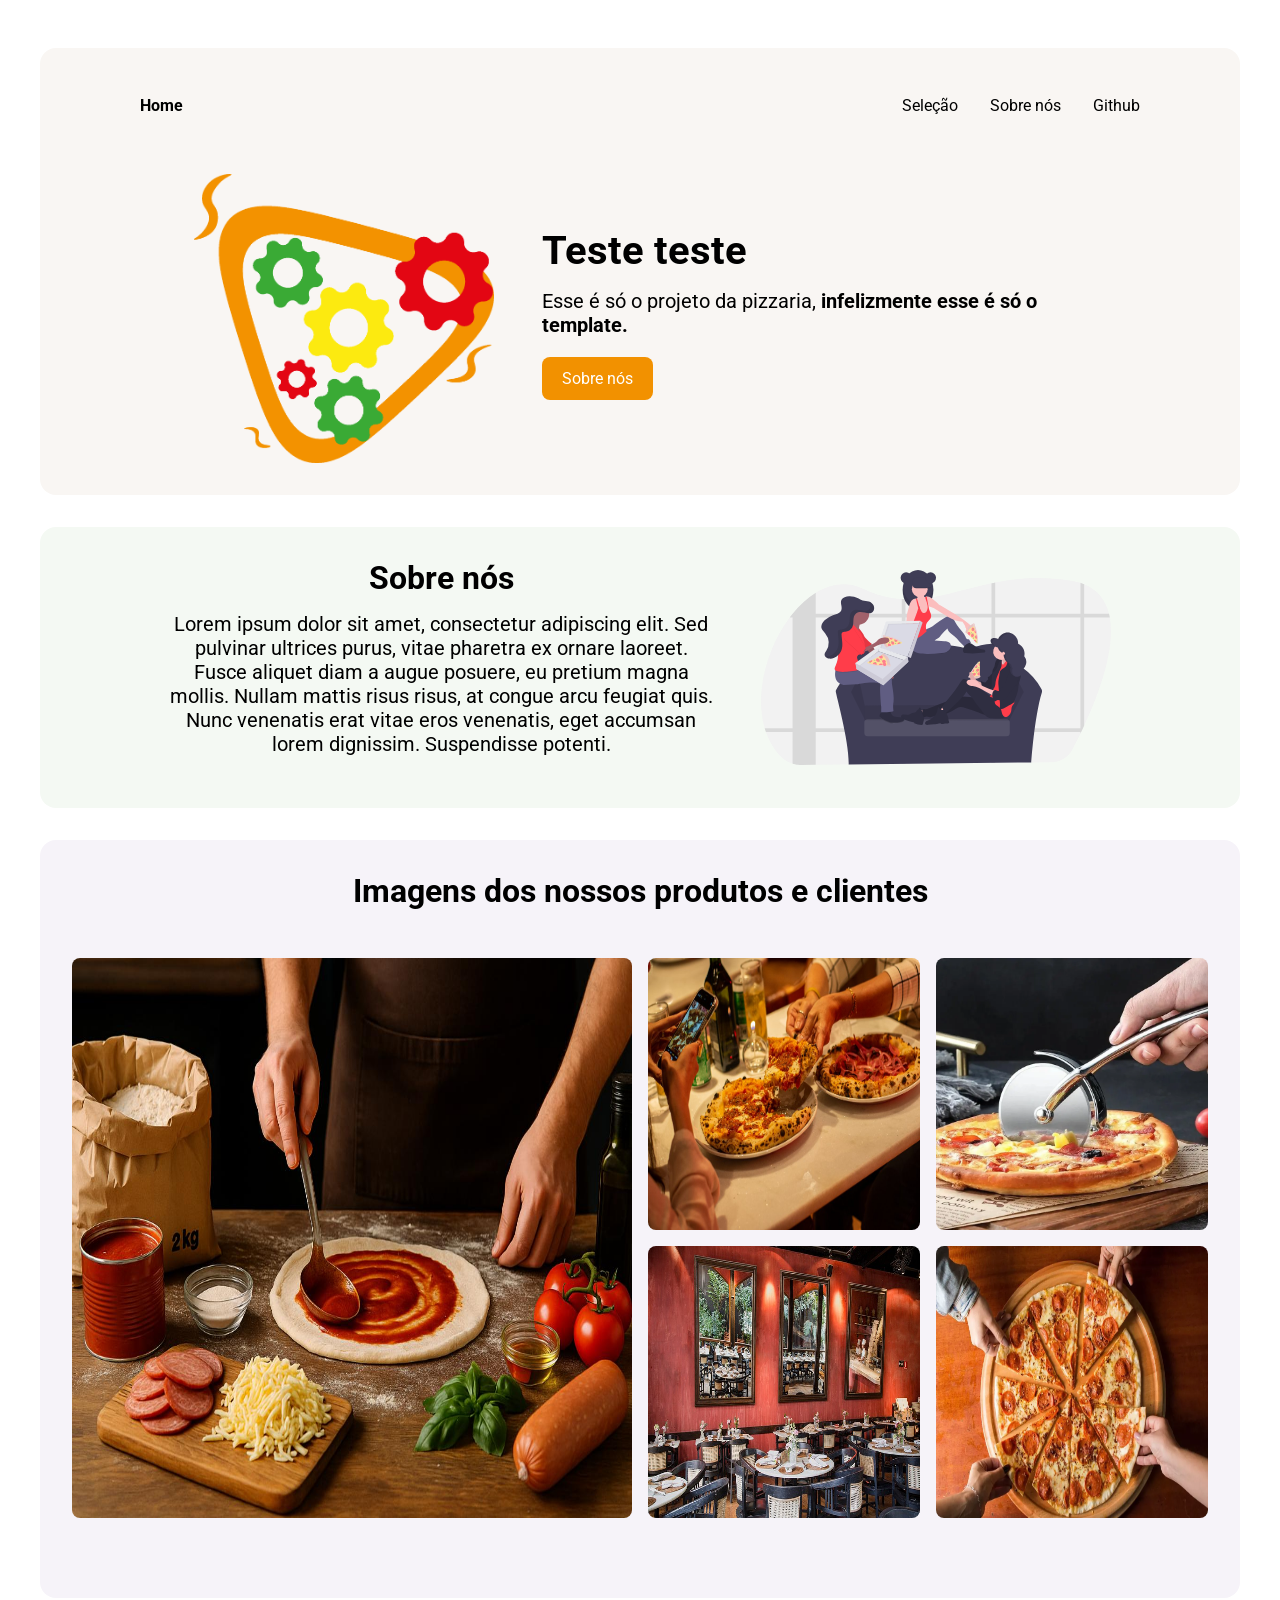
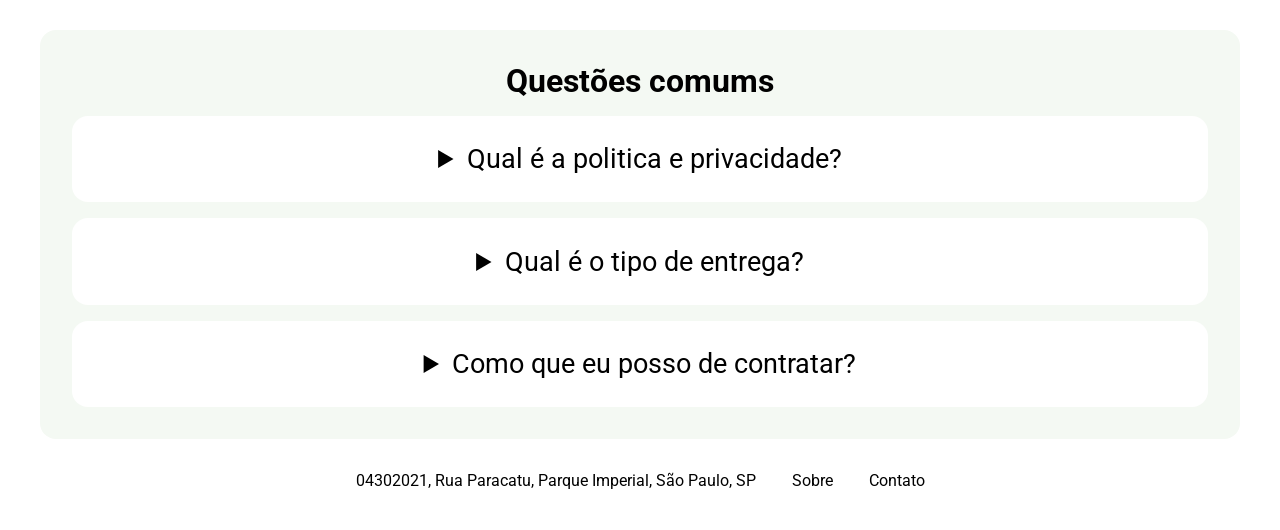
==== index.html @ 7b165ec6 "Add files via upload" ====
<!DOCTYPE html>
<html lang="en">
<head>
    <meta charset="UTF-8">
    <meta name="viewport" content="width=device-width, initial-scale=1.0">
    <title>Home</title>
    <link rel="stylesheet" href="style.css">
</head>
<body>
    <header>
    <nav>
        <ul>
        <li><a href="index.html">Home</a></li>
         <li><a href="index.html">Seleção</a></li>
         <li><a href="#sobre">Sobre nós</a></li>
         <li><a href="index.html">Github</a></li>
        </ul>
    </nav>
    <div class="flex-container">
        <img height="300px" width="300px" src="image/Machirima.png">
        <div class="text-container">
            <h1>Teste teste</h1>
            <p>Esse é só o projeto da pizzaria, <strong>infelizmente esse é só o template.</strong></p>
            <a href="#sobre" class="cta-button">Sobre nós</a>
        </div>
    </div>
</div>
    </header>
<section>
    <div class="flex-container">
        <div class="text-container">
            <h2>Sobre nós</h2>
            <p>Lorem ipsum dolor sit amet, consectetur adipiscing elit. Sed pulvinar ultrices purus, vitae pharetra ex ornare laoreet. Fusce aliquet diam a augue posuere, eu pretium magna mollis. Nullam mattis risus risus, at congue arcu feugiat quis. Nunc venenatis erat vitae eros venenatis, eget accumsan lorem dignissim. Suspendisse potenti.</p>
        </div>
        <img width="350px" src="image/undraw_pizza-sharing_lu19.svg"
    </div>
</section>

<section id="trabalho">
    <h2>Imagens dos nossos produtos e clientes</h2>
<div class="grid-container">
    <img style="grid-area: img-1" src="image/ingredientes-para-pizzaria-no-atacado-capa.jpg">
    <img style="grid-area: img-2" src="image/DSC_8107-1024x683.jpg">
    <img style="grid-area: img-3" src="image/e12c158fa813b889e9b4ed93d880b2fb.jpeg">
    <img style="grid-area: img-4" src="image/salao-dos-fornos.jpg">
    <img style="grid-area: img-5" src="image/daleopizzaria_20200710_144435_0.webp">
</div>
</section>

<section>
    <h2>Questões comums</h2>
    <details>
        <summary>Qual é a politica e privacidade?</summary>
        <p>Lorem ipsum dolor sit amet, consectetur adipiscing elit. Sed pulvinar ultrices purus, vitae pharetra ex ornare laoreet. Fusce aliquet diam a augue posuere, eu pretium magna mollis. Nullam mattis risus risus, at congue arcu feugiat quis. Nunc venenatis erat vitae eros venenatis, eget accumsan lorem dignissim. Suspendisse potenti.</p>
    </details>
        <details>
        <summary>Qual é o tipo de entrega?</summary>
        <p>Lorem ipsum dolor sit amet, consectetur adipiscing elit. Sed pulvinar ultrices purus, vitae pharetra ex ornare laoreet. Fusce aliquet diam a augue posuere, eu pretium magna mollis. Nullam mattis risus risus, at congue arcu feugiat quis. Nunc venenatis erat vitae eros venenatis, eget accumsan lorem dignissim. Suspendisse potenti.</p>
    </details>
        <details>
        <summary>Como que eu posso de contratar?</summary>
        <p>Lorem ipsum dolor sit amet, consectetur adipiscing elit. Sed pulvinar ultrices purus, vitae pharetra ex ornare laoreet. Fusce aliquet diam a augue posuere, eu pretium magna mollis. Nullam mattis risus risus, at congue arcu feugiat quis. Nunc venenatis erat vitae eros venenatis, eget accumsan lorem dignissim. Suspendisse potenti.</p>
    </details>
</section>

<footer>
    <a href="">04302021, Rua Paracatu, Parque Imperial, São Paulo, SP</a>
    <a href="#sobre">Sobre</a>
    <a href="mailto:emaildeexemplo@gmail.com">Contato</a>
</footer>

</body>
</html>
---- style.css ----
@import url('https://fonts.googleapis.com/css2?family=Roboto:ital,wght@0,100..900;1,100..900&display=swap');

:root{
    --base-color: #ffffff;
    --text-color: #000000;
    --primary-color: #F29100;
    --secondary-color: #E30613;
    --color-1: #F9F6F3;
    --color-2: #f4f9f3;
    --color-3: #F6F3F9;
}

* {
    margin: 0;
    padding: 0;
    box-sizing: border-box;
}

html{
    font-family: Roboto, 'Segoe UI';
    color: var(--text-color);
}

body {
    padding: 1em;
    background-color: var(--base-color);
}

h1, h2, h3 {
    font-family: Roboto, 'Segoe UI';
}

nav {
    margin: 1em auto 3em auto;
    width: min(1000px, 100%);
}

nav ul {
    display: flex;
    align-items: center;
    list-style-type: none;
    gap: 2em;
}

nav li:first-child{
    margin-right: auto;
    font-family: Roboto;
    font-weight: bold;
}

nav a{
    text-decoration: none;
    color:var(--text-color)
}

nav a:hover {
    text-decoration: underline;
}

header, section {
    margin: 2em auto;
    width: min(75em, 100%);
    background-color: var(--color-1);
    padding: min(2em, 15%);
    border-radius: 1em;
}

.flex-container {
    display: flex;
    justify-content: center;
    align-items: center;
    flex-wrap: wrap;
    gap: 3em;
}

header img {
    max-width: 100%;
    border-radius: 1em;
    object-fit: contain;
    object-position: bottom;
}

.text-container {
    flex: 0 1 34em;
}

h1 {
    font-size: 2.5rem;
}

.text-container p {
    margin: .75em 0 1em 0;
    font-size: 1.25rem;
}

.cta-button {
    display: inline-block;
    text-decoration: none;
    color: white;
    background-color: var(--primary-color);
    padding: .75em 1.25em;
    border-radius: .5em;
    font-synthesis-weight: 600;
}

section {
    padding: 3em min(2em 15%);
    background-color: var(--color-2);
    text-align: center;
}

h2 {
    font-size: 2rem;
}
section p {
    margin-top: 1em;
    font-size: 1.25em;
}

section#trabalho {
    background-color: var(--color-3);
}

.grid-container {
    margin-top: 3em;
    margin-bottom: 3em;
    display: grid;
    width: 100%;
    grid-template-columns: repeat(4, 1fr);
    grid-template-rows: 1fr 1fr;
    grid-template-areas: 
    "img-1 img-1 img-2 img-3"
    "img-1 img-1 img-4 img-5";
    gap: 1em;
}

.grid-container img{
    height: 100%;
    width: 100%;
    border-radius: .5em;
    transition: 100ms ease;
}

.grid-container img:hover{
    scale: 1.05;
}

details {
    margin-top: 1em;
    background-color: var(--base-color);
    border-radius: 1em;
}

details summary {
    padding: 1em;
    font-size: 1.7rem;
    font-family: Roboto;
}

details p {
    padding: 0 2em 2 em 2em;
}

footer {
    padding-bottom: 1.5em;
    text-align: center;
}

footer a {
    margin: 0 1em;
    text-decoration: none;
    color:var(--text-color)
}

footer a:hover {
    text-decoration: underline;
}

@media(max-width:988px){
    header {
        text-align: center;
    }

    header .text-container{
        padding-top: 0;
    }
}

@media(max-width: 640px){
    nav li {
        display:none
    }

    nav li:first-child,
    nav li:last-child {
        display: block;
    }

    header {
        margin-top: 0;
    }

    .cta-button{
        margin-top: .5em;
        width: 100%;
    }

    .grid-container{
        display: flex;
        flex-direction: column;
    }

    .text-container p {
        font-size 1rem;
    }

    h2 {
        font-size: 1.5rem;
    }
}
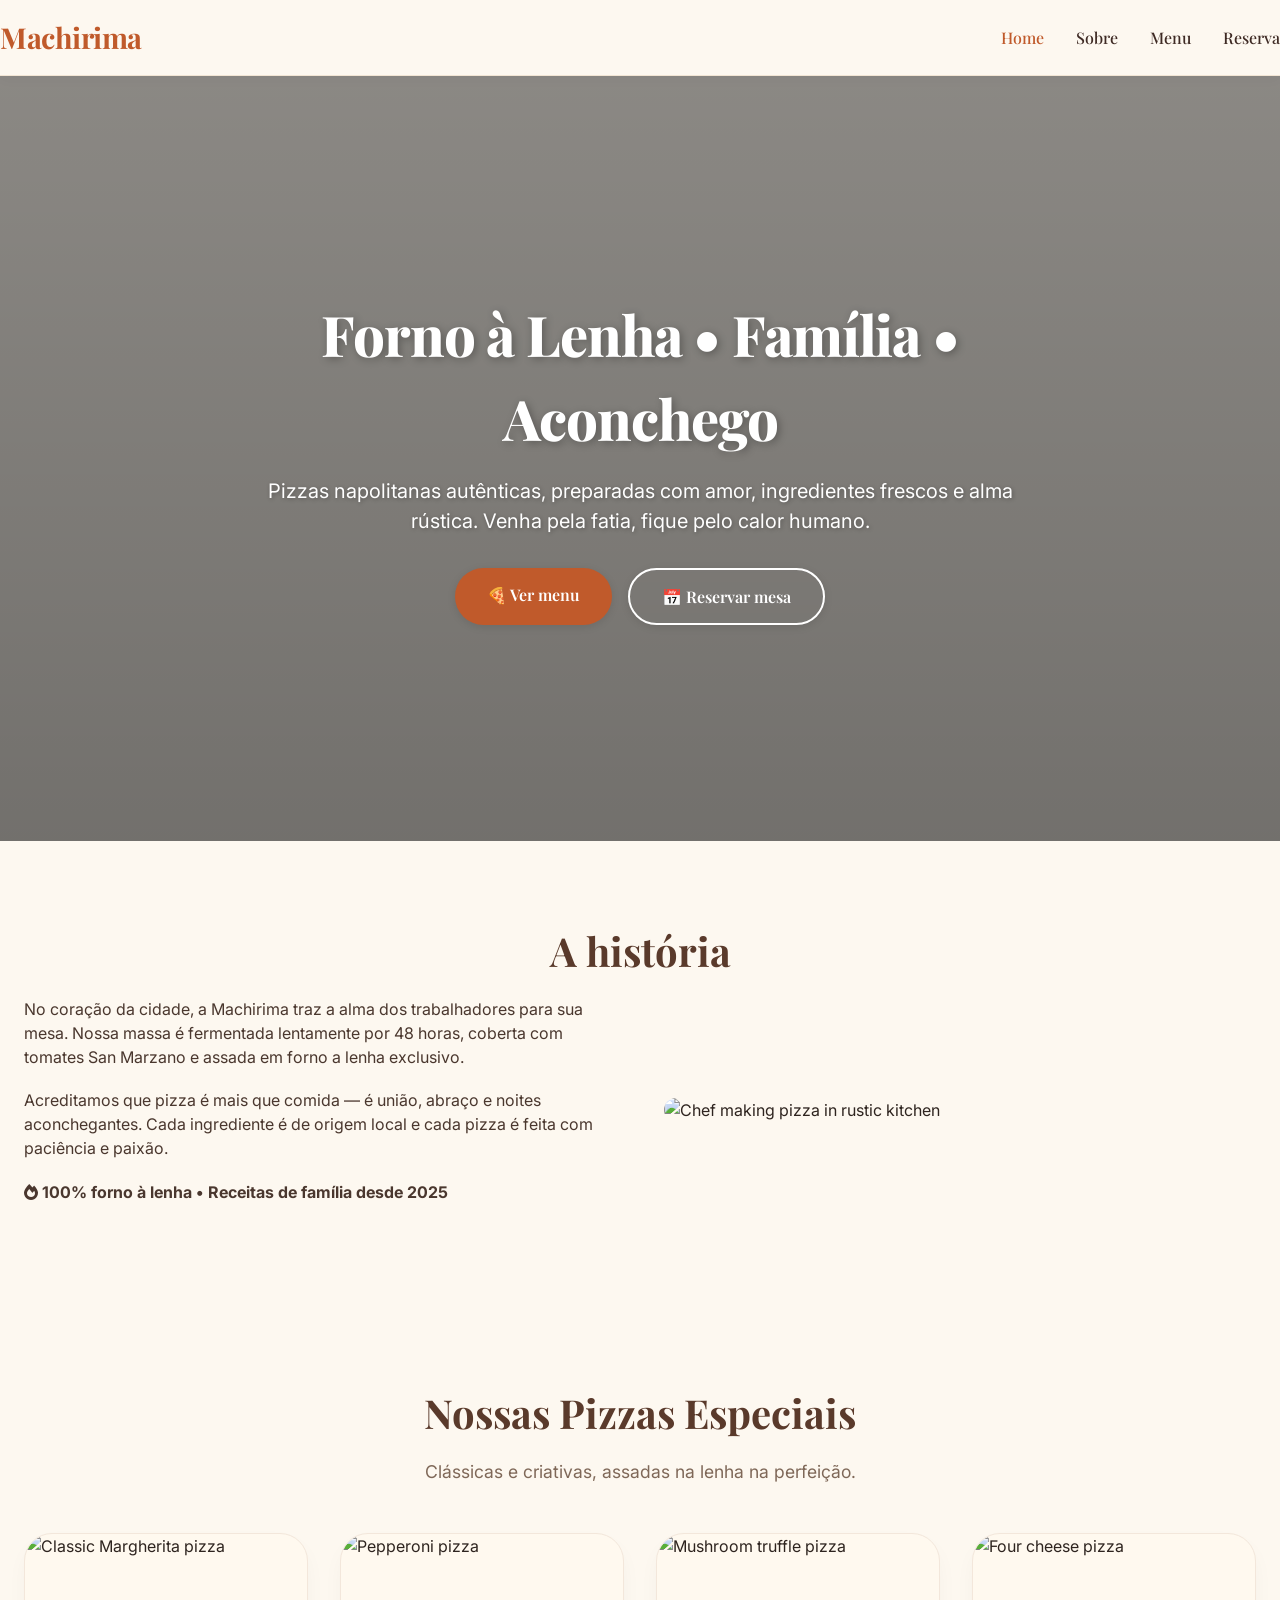
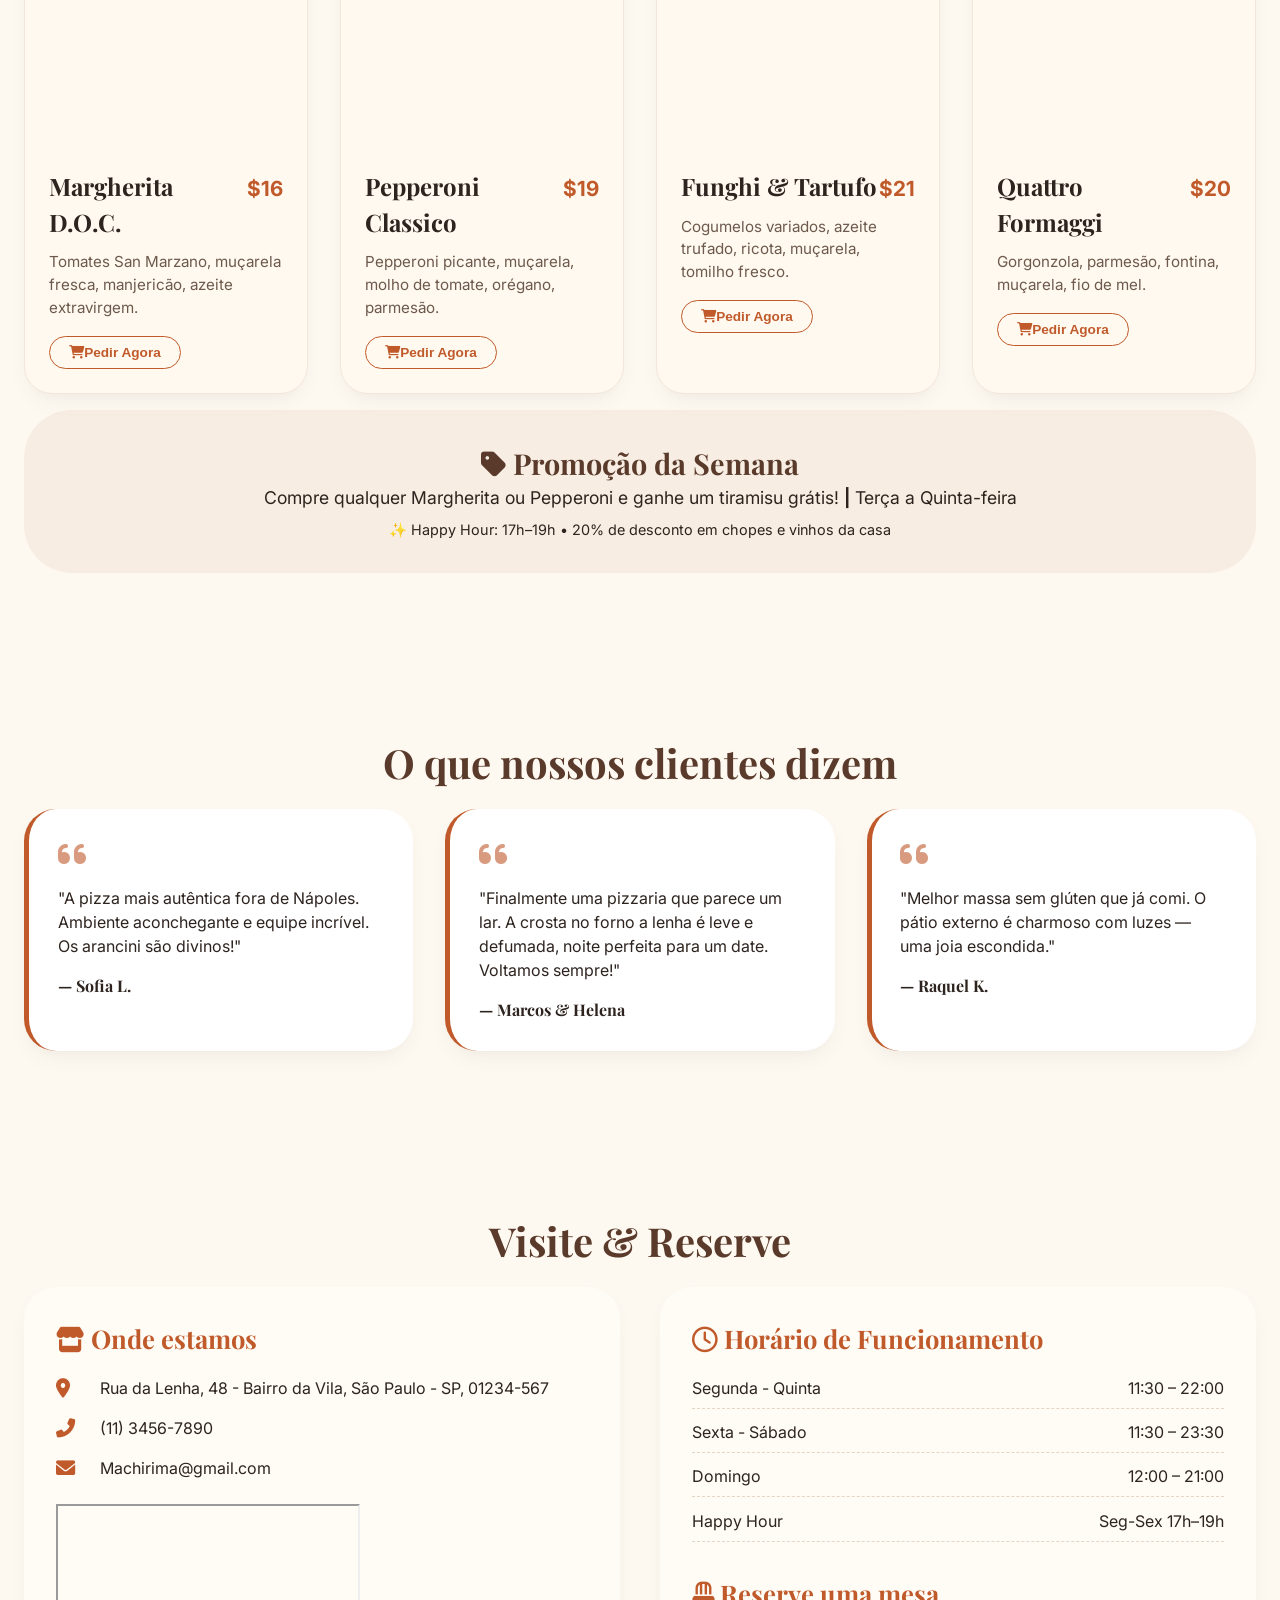
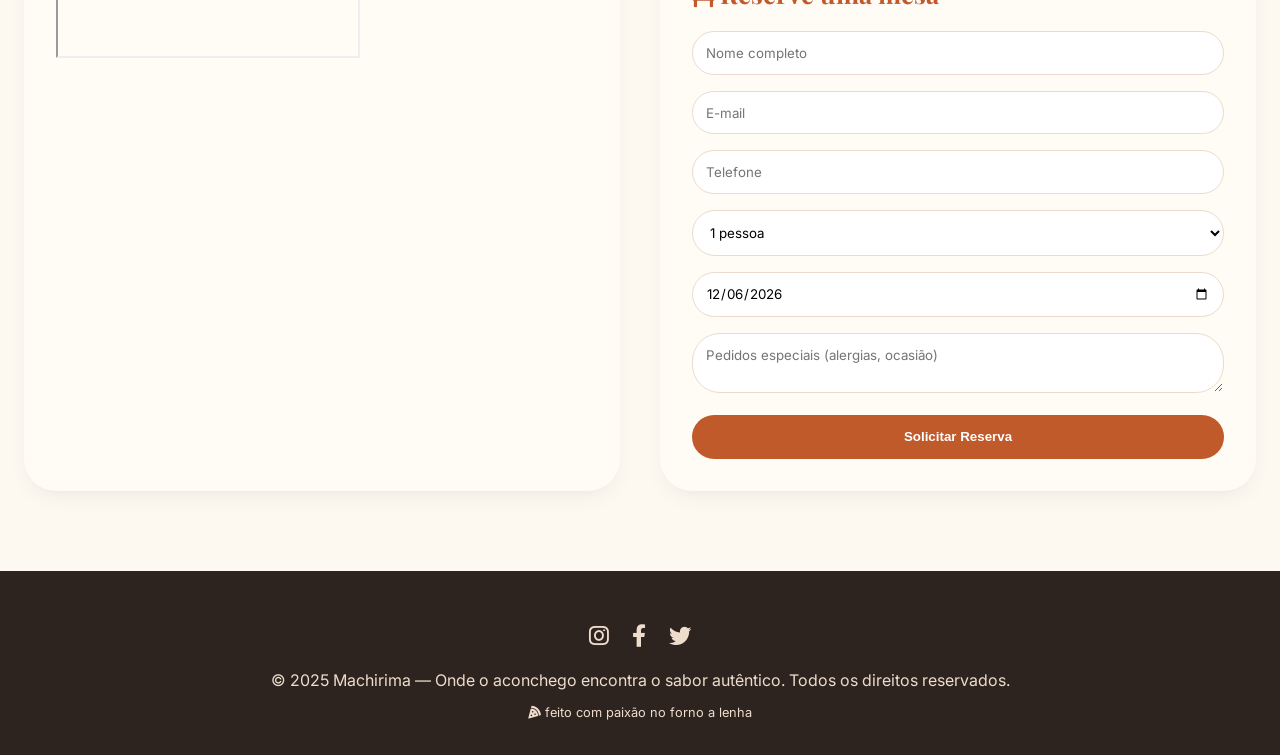
==== commit e45e8a92: "Add files via upload" ====
--- a/index.html
+++ b/index.html
@@ -1,73 +1,816 @@
 <!DOCTYPE html>
 <html lang="en">
 <head>
-    <meta charset="UTF-8">
-    <meta name="viewport" content="width=device-width, initial-scale=1.0">
-    <title>Home</title>
-    <link rel="stylesheet" href="style.css">
+  <meta charset="UTF-8">
+  <meta name="viewport" content="width=device-width, initial-scale=1.0, viewport-fit=cover">
+  <title>Machirima</title>
+  <!-- Google Fonts & Font Awesome -->
+  <link href="https://fonts.googleapis.com/css2?family=Inter:opsz,wght@14..32,300;14..32,400;14..32,500;14..32,600;14..32,700&family=Playfair+Display:wght@400;500;600;700;800&display=swap" rel="stylesheet">
+  <link rel="stylesheet" href="https://cdnjs.cloudflare.com/ajax/libs/font-awesome/6.0.0-beta3/css/all.min.css">
+  <style>
+    * {
+      margin: 0;
+      padding: 0;
+      box-sizing: border-box;
+    }
+
+    body {
+      font-family: 'Inter', sans-serif;
+      background-color: #FDF8F0;
+      color: #2E241F;
+      line-height: 1.5;
+      scroll-behavior: smooth;
+    }
+
+    h1, h2, h3, h4, .logo, .nav-links a, .btn, .card-title, .special-title {
+      font-family: 'Playfair Display', serif;
+    }
+
+    /* custom cozy color palette */
+    :root {
+      --warm-bg: #FDF8F0;
+      --terracotta: #C05A2B;
+      --deep-wood: #5A3A2B;
+      --olive-green: #6F4E2E;
+      --cream: #FFF9EF;
+      --shadow-sm: 0 10px 25px -5px rgba(0, 0, 0, 0.05), 0 8px 10px -6px rgba(0, 0, 0, 0.02);
+      --shadow-md: 0 20px 25px -12px rgba(0, 0, 0, 0.1);
+    }
+
+    .container {
+      max-width: 1280px;
+      margin: 0 auto;
+      padding: 0 1.5rem;
+    }
+
+    /* header & navigation */
+    header {
+      background: rgba(253, 248, 240, 0.96);
+      backdrop-filter: blur(2px);
+      position: sticky;
+      top: 0;
+      z-index: 100;
+      box-shadow: 0 2px 15px rgba(0, 0, 0, 0.03);
+      border-bottom: 1px solid #F2E5D4;
+    }
+
+    .navbar {
+      display: flex;
+      justify-content: space-between;
+      align-items: center;
+      padding: 1rem 0;
+      flex-wrap: wrap;
+    }
+
+    .logo {
+      font-size: 1.8rem;
+      font-weight: 700;
+      color: var(--terracotta);
+      letter-spacing: -0.5px;
+    }
+
+    .logo span {
+      font-weight: 400;
+      color: var(--deep-wood);
+      font-size: 1.2rem;
+    }
+
+    .nav-links {
+      display: flex;
+      gap: 2rem;
+      list-style: none;
+      transition: all 0.3s ease;
+    }
+
+    .nav-links li a {
+      text-decoration: none;
+      font-weight: 500;
+      color: #3E2A24;
+      transition: color 0.2s;
+      font-size: 1rem;
+    }
+
+    .nav-links li a:hover, .nav-links li a.active {
+      color: var(--terracotta);
+    }
+
+    .hamburger {
+      display: none;
+      font-size: 1.8rem;
+      cursor: pointer;
+      color: var(--deep-wood);
+    }
+
+    /* hero section */
+    .hero {
+      background: linear-gradient(rgba(0, 0, 0, 0.45), rgba(0, 0, 0, 0.55)), url('https://images.unsplash.com/photo-1590947132387-155cc02f3212?q=80&w=2070&auto=format');
+      background-size: cover;
+      background-position: center 35%;
+      height: 85vh;
+      min-height: 550px;
+      display: flex;
+      align-items: center;
+      text-align: center;
+      color: white;
+    }
+
+    .hero-content {
+      max-width: 800px;
+      margin: 0 auto;
+      padding: 0 1rem;
+    }
+
+    .hero-content h1 {
+      font-size: 3.5rem;
+      font-weight: 800;
+      letter-spacing: -0.02em;
+      margin-bottom: 1rem;
+      text-shadow: 2px 2px 8px rgba(0,0,0,0.3);
+    }
+
+    .hero-content p {
+      font-size: 1.25rem;
+      margin-bottom: 2rem;
+      font-weight: 400;
+      text-shadow: 1px 1px 4px rgba(0,0,0,0.3);
+    }
+
+    .btn-group {
+      display: flex;
+      gap: 1rem;
+      justify-content: center;
+      flex-wrap: wrap;
+    }
+
+    .btn {
+      display: inline-block;
+      background: var(--terracotta);
+      color: white;
+      padding: 0.9rem 2rem;
+      border-radius: 50px;
+      text-decoration: none;
+      font-weight: 600;
+      transition: all 0.25s;
+      border: none;
+      cursor: pointer;
+      font-size: 1rem;
+      box-shadow: 0 2px 8px rgba(0,0,0,0.1);
+    }
+
+    .btn-outline {
+      background: transparent;
+      border: 2px solid white;
+      backdrop-filter: blur(2px);
+    }
+
+    .btn-outline:hover {
+      background: white;
+      color: var(--terracotta);
+      border-color: white;
+    }
+
+    .btn:hover {
+      background: #9E401C;
+      transform: translateY(-3px);
+      box-shadow: 0 12px 20px -12px rgba(0,0,0,0.3);
+    }
+
+    /* section general */
+    section {
+      padding: 5rem 0;
+    }
+
+    .section-title {
+      text-align: center;
+      font-size: 2.5rem;
+      font-weight: 700;
+      color: var(--deep-wood);
+      margin-bottom: 1rem;
+    }
+
+    .section-sub {
+      text-align: center;
+      color: #7F6858;
+      max-width: 680px;
+      margin: 0 auto 3rem auto;
+      font-size: 1.1rem;
+    }
+
+    /* about */
+    .about-grid {
+      display: flex;
+      gap: 3rem;
+      align-items: center;
+      flex-wrap: wrap;
+    }
+
+    .about-text {
+      flex: 1;
+    }
+
+    .about-text h3 {
+      font-size: 1.8rem;
+      color: var(--terracotta);
+      margin-bottom: 1rem;
+    }
+
+    .about-text p {
+      margin-bottom: 1.2rem;
+      color: #4A372E;
+    }
+
+    .about-img {
+      flex: 1;
+      border-radius: 24px;
+      overflow: hidden;
+      box-shadow: var(--shadow-md);
+    }
+
+    .about-img img {
+      width: 100%;
+      height: 100%;
+      object-fit: cover;
+      display: block;
+      transition: transform 0.4s;
+    }
+
+    .about-img:hover img {
+      transform: scale(1.02);
+    }
+
+    /* menu cards */
+    .menu-grid {
+      display: grid;
+      grid-template-columns: repeat(auto-fit, minmax(280px, 1fr));
+      gap: 2rem;
+    }
+
+    .menu-card {
+      background: var(--cream);
+      border-radius: 28px;
+      overflow: hidden;
+      transition: all 0.3s ease;
+      box-shadow: var(--shadow-sm);
+      border: 1px solid #F3E7DB;
+    }
+
+    .menu-card:hover {
+      transform: translateY(-8px);
+      box-shadow: var(--shadow-md);
+    }
+
+    .card-img {
+      height: 210px;
+      overflow: hidden;
+    }
+
+    .card-img img {
+      width: 100%;
+      height: 100%;
+      object-fit: cover;
+      transition: transform 0.5s;
+    }
+
+    .menu-card:hover .card-img img {
+      transform: scale(1.05);
+    }
+
+    .card-content {
+      padding: 1.5rem;
+    }
+
+    .card-title {
+      font-size: 1.5rem;
+      font-weight: 700;
+      display: flex;
+      justify-content: space-between;
+      align-items: baseline;
+      margin-bottom: 0.5rem;
+    }
+
+    .price {
+      color: var(--terracotta);
+      font-weight: 700;
+      font-size: 1.3rem;
+      font-family: 'Inter', sans-serif;
+    }
+
+    .card-desc {
+      color: #6D5A4C;
+      margin: 0.7rem 0 1rem;
+      font-size: 0.95rem;
+    }
+
+    .order-btn {
+      background: none;
+      border: 1.5px solid var(--terracotta);
+      color: var(--terracotta);
+      padding: 0.5rem 1.2rem;
+      border-radius: 40px;
+      font-weight: 600;
+      cursor: pointer;
+      transition: 0.2s;
+      font-size: 0.85rem;
+    }
+
+    .order-btn:hover {
+      background: var(--terracotta);
+      color: white;
+    }
+
+    /* specials banner */
+    .specials-banner {
+      background: #F7EDE2;
+      border-radius: 48px;
+      padding: 2rem 2rem;
+      text-align: center;
+      margin-top: 1rem;
+    }
+
+    .specials-banner h3 {
+      font-size: 1.8rem;
+      color: var(--deep-wood);
+    }
+
+    .specials-banner p {
+      font-size: 1.1rem;
+    }
+
+    /* testimonials */
+    .testimonial-grid {
+      display: flex;
+      gap: 2rem;
+      flex-wrap: wrap;
+      justify-content: center;
+    }
+
+    .testimonial-card {
+      background: white;
+      padding: 1.8rem;
+      border-radius: 32px;
+      flex: 1;
+      min-width: 260px;
+      box-shadow: var(--shadow-sm);
+      border-left: 5px solid var(--terracotta);
+    }
+
+    .testimonial-card i {
+      color: var(--terracotta);
+      font-size: 2rem;
+      opacity: 0.6;
+      margin-bottom: 1rem;
+    }
+
+    /* contact & hours */
+    .contact-wrapper {
+      display: flex;
+      flex-wrap: wrap;
+      gap: 2.5rem;
+    }
+
+    .contact-info, .hours-info {
+      flex: 1;
+      background: #FFFBF5;
+      padding: 2rem;
+      border-radius: 32px;
+      box-shadow: var(--shadow-sm);
+    }
+
+    .contact-info h3, .hours-info h3 {
+      font-size: 1.6rem;
+      color: var(--terracotta);
+      margin-bottom: 1.2rem;
+    }
+
+    .contact-detail {
+      display: flex;
+      align-items: center;
+      gap: 1rem;
+      margin-bottom: 1rem;
+      font-size: 1rem;
+    }
+
+    .contact-detail i {
+      width: 28px;
+      color: var(--terracotta);
+      font-size: 1.2rem;
+    }
+
+    .hours-list p {
+      margin-bottom: 0.7rem;
+      display: flex;
+      justify-content: space-between;
+      border-bottom: 1px dashed #E5D5C4;
+      padding-bottom: 0.5rem;
+    }
+
+    .reserve-form input, .reserve-form textarea, .reserve-form select {
+      width: 100%;
+      padding: 0.8rem;
+      margin-bottom: 1rem;
+      border: 1px solid #EADBCE;
+      border-radius: 28px;
+      font-family: 'Inter', sans-serif;
+      background: white;
+    }
+
+    .reserve-form button {
+      width: 100%;
+      background: var(--terracotta);
+      border: none;
+      padding: 0.9rem;
+      border-radius: 40px;
+      font-weight: bold;
+      color: white;
+      cursor: pointer;
+      transition: 0.2s;
+    }
+
+    /* footer */
+    footer {
+      background: #2E241F;
+      color: #EEDCCD;
+      padding: 2rem 0;
+      text-align: center;
+    }
+
+    .social-icons {
+      margin: 1rem 0;
+    }
+
+    .social-icons a {
+      color: #EEDCCD;
+      font-size: 1.4rem;
+      margin: 0 0.6rem;
+      transition: color 0.2s;
+    }
+
+    .social-icons a:hover {
+      color: var(--terracotta);
+    }
+
+    /* toast message */
+    .toast-msg {
+      position: fixed;
+      bottom: 30px;
+      left: 50%;
+      transform: translateX(-50%);
+      background: #2E241F;
+      color: #FCE9D8;
+      padding: 12px 24px;
+      border-radius: 60px;
+      font-size: 0.9rem;
+      z-index: 1000;
+      opacity: 0;
+      transition: opacity 0.3s;
+      pointer-events: none;
+      font-weight: 500;
+      box-shadow: 0 4px 12px rgba(0,0,0,0.2);
+    }
+
+    .toast-msg.show {
+      opacity: 1;
+    }
+
+    /* responsive */
+    @media (max-width: 860px) {
+      .navbar {
+        flex-wrap: wrap;
+      }
+      .nav-links {
+        display: none;
+        width: 100%;
+        flex-direction: column;
+        background: #FDF8F0;
+        padding: 1.5rem 0;
+        border-radius: 20px;
+        gap: 1rem;
+        text-align: center;
+        margin-top: 0.5rem;
+      }
+      .nav-links.active {
+        display: flex;
+      }
+      .hamburger {
+        display: block;
+      }
+      .hero-content h1 {
+        font-size: 2.5rem;
+      }
+      .section-title {
+        font-size: 2rem;
+      }
+    }
+
+    @media (max-width: 640px) {
+      .hero {
+        height: 70vh;
+      }
+      .btn-group {
+        flex-direction: column;
+        align-items: center;
+      }
+      .btn {
+        width: 80%;
+      }
+    }
+  </style>
 </head>
 <body>
-    <header>
-    <nav>
-        <ul>
-        <li><a href="index.html">Home</a></li>
-         <li><a href="index.html">Seleção</a></li>
-         <li><a href="#sobre">Sobre nós</a></li>
-         <li><a href="index.html">Github</a></li>
-        </ul>
-    </nav>
-    <div class="flex-container">
-        <img height="300px" width="300px" src="image/Machirima.png">
-        <div class="text-container">
-            <h1>Teste teste</h1>
-            <p>Esse é só o projeto da pizzaria, <strong>infelizmente esse é só o template.</strong></p>
-            <a href="#sobre" class="cta-button">Sobre nós</a>
+
+<!-- Toast container -->
+<div id="toast" class="toast-msg">✨ Item adicionado (demo)</div>
+
+<header>
+  <div class="container navbar">
+    <div class="logo">Machirima</div>
+    <div class="hamburger" id="hamburger">
+      <i class="fas fa-bars"></i>
+    </div>
+    <ul class="nav-links" id="navLinks">
+      <li><a href="#home">Home</a></li>
+      <li><a href="#about">Sobre</a></li>
+      <li><a href="#menu">Menu</a></li>
+      <li><a href="#contact">Reserva</a></li>
+    </ul>
+  </div>
+</header>
+
+<main>
+  <!-- Hero -->
+  <section id="home" class="hero">
+    <div class="hero-content">
+      <h1>Forno à Lenha • Família • Aconchego</h1>
+      <p>Pizzas napolitanas autênticas, preparadas com amor, ingredientes frescos e alma rústica. Venha pela fatia, fique pelo calor humano.</p>
+      <div class="btn-group">
+        <a href="#menu" class="btn">🍕 Ver menu</a>
+        <a href="#contact" class="btn btn-outline">📅 Reservar mesa</a>
+      </div>
+    </div>
+  </section>
+
+  <!-- About Section -->
+  <section id="about">
+    <div class="container">
+      <h2 class="section-title">A história</h2>
+      <div class="about-grid">
+        <div class="about-text">
+           <p>No coração da cidade, a Machirima traz a alma dos trabalhadores para sua mesa. Nossa massa é fermentada lentamente por 48 horas, coberta com tomates San Marzano e assada em forno a lenha exclusivo.</p>
+          <p>Acreditamos que pizza é mais que comida — é união, abraço e noites aconchegantes. Cada ingrediente é de origem local e cada pizza é feita com paciência e paixão.</p>
+          <p><i class="fas fa-fire" style="color: var(--accent);"></i> <strong> 100% forno à lenha • Receitas de família desde 2025</strong></p>
         </div>
+        <div class="about-img">
+          <img src="https://images.unsplash.com/photo-1604382354936-07c5d9983bd3?w=800&auto=format" alt="Chef making pizza in rustic kitchen" loading="lazy">
+        </div>
+      </div>
     </div>
-</div>
-    </header>
-<section>
-    <div class="flex-container">
-        <div class="text-container">
-            <h2>Sobre nós</h2>
-            <p>Lorem ipsum dolor sit amet, consectetur adipiscing elit. Sed pulvinar ultrices purus, vitae pharetra ex ornare laoreet. Fusce aliquet diam a augue posuere, eu pretium magna mollis. Nullam mattis risus risus, at congue arcu feugiat quis. Nunc venenatis erat vitae eros venenatis, eget accumsan lorem dignissim. Suspendisse potenti.</p>
+  </section>
+
+  <!-- Menu Section -->
+<section id="menu">
+    <div class="container">
+      <h2 class="section-title">Nossas Pizzas Especiais</h2>
+      <p class="section-sub">Clássicas e criativas, assadas na lenha na perfeição.</p>
+      <div class="menu-grid" id="menuGrid"></div>
+      <div class="specials-banner">
+        <h3><i class="fas fa-tag"></i> Promoção da Semana</h3>
+        <p>Compre qualquer Margherita ou Pepperoni e ganhe um tiramisu grátis! <strong>|</strong> Terça a Quinta-feira</p>
+        <p style="font-size:0.9rem; margin-top: 0.5rem;">✨ Happy Hour: 17h–19h • 20% de desconto em chopes e vinhos da casa</p>
+      </div>
+    </div>
+  </section>
+  <!-- Testimonials -->
+ <section style="background-color: var(--bg-secondary); transition: background 0.2s;">
+    <div class="container">
+      <h2 class="section-title">O que nossos clientes dizem</h2>
+      <div class="testimonial-grid">
+        <div class="testimonial-card">
+          <i class="fas fa-quote-left"></i>
+          <p>"A pizza mais autêntica fora de Nápoles. Ambiente aconchegante e equipe incrível. Os arancini são divinos!"</p>
+          <h4 style="margin-top: 1rem;">— Sofia L.</h4>
         </div>
-        <img width="350px" src="image/undraw_pizza-sharing_lu19.svg"
+        <div class="testimonial-card">
+          <i class="fas fa-quote-left"></i>
+          <p>"Finalmente uma pizzaria que parece um lar. A crosta no forno a lenha é leve e defumada, noite perfeita para um date. Voltamos sempre!"</p>
+          <h4 style="margin-top: 1rem;">— Marcos & Helena</h4>
+        </div>
+        <div class="testimonial-card">
+          <i class="fas fa-quote-left"></i>
+          <p>"Melhor massa sem glúten que já comi. O pátio externo é charmoso com luzes — uma joia escondida."</p>
+          <h4 style="margin-top: 1rem;">— Raquel K.</h4>
+        </div>
+      </div>
     </div>
-</section>
-
-<section id="trabalho">
-    <h2>Imagens dos nossos produtos e clientes</h2>
-<div class="grid-container">
-    <img style="grid-area: img-1" src="image/ingredientes-para-pizzaria-no-atacado-capa.jpg">
-    <img style="grid-area: img-2" src="image/DSC_8107-1024x683.jpg">
-    <img style="grid-area: img-3" src="image/e12c158fa813b889e9b4ed93d880b2fb.jpeg">
-    <img style="grid-area: img-4" src="image/salao-dos-fornos.jpg">
-    <img style="grid-area: img-5" src="image/daleopizzaria_20200710_144435_0.webp">
-</div>
-</section>
-
-<section>
-    <h2>Questões comums</h2>
-    <details>
-        <summary>Qual é a politica e privacidade?</summary>
-        <p>Lorem ipsum dolor sit amet, consectetur adipiscing elit. Sed pulvinar ultrices purus, vitae pharetra ex ornare laoreet. Fusce aliquet diam a augue posuere, eu pretium magna mollis. Nullam mattis risus risus, at congue arcu feugiat quis. Nunc venenatis erat vitae eros venenatis, eget accumsan lorem dignissim. Suspendisse potenti.</p>
-    </details>
-        <details>
-        <summary>Qual é o tipo de entrega?</summary>
-        <p>Lorem ipsum dolor sit amet, consectetur adipiscing elit. Sed pulvinar ultrices purus, vitae pharetra ex ornare laoreet. Fusce aliquet diam a augue posuere, eu pretium magna mollis. Nullam mattis risus risus, at congue arcu feugiat quis. Nunc venenatis erat vitae eros venenatis, eget accumsan lorem dignissim. Suspendisse potenti.</p>
-    </details>
-        <details>
-        <summary>Como que eu posso de contratar?</summary>
-        <p>Lorem ipsum dolor sit amet, consectetur adipiscing elit. Sed pulvinar ultrices purus, vitae pharetra ex ornare laoreet. Fusce aliquet diam a augue posuere, eu pretium magna mollis. Nullam mattis risus risus, at congue arcu feugiat quis. Nunc venenatis erat vitae eros venenatis, eget accumsan lorem dignissim. Suspendisse potenti.</p>
-    </details>
-</section>
+  </section>
+
+  <!-- Contact + Reservation + Hours -->
+  <section id="contact">
+    <div class="container">
+      <h2 class="section-title">Visite & Reserve</h2>
+      <div class="contact-wrapper">
+        <div class="contact-info">
+          <h3><i class="fas fa-store"></i> Onde estamos</h3>
+          <div class="contact-detail"><i class="fas fa-map-marker-alt"></i> Rua da Lenha, 48 - Bairro da Vila, São Paulo - SP, 01234-567</div>
+          <div class="contact-detail"><i class="fas fa-phone-alt"></i> (11) 3456-7890</div>
+          <div class="contact-detail"><i class="fas fa-envelope"></i> Machirima@gmail.com</div>
+          <div style="margin-top: 1.5rem;">
+            <iframe class="map-iframe" src="https://maps.google.com/maps?q=Vila+Madalena+S%C3%A3o+Paulo&t=&z=14&ie=UTF8&iwloc=&output=embed" allowfullscreen></iframe>
+          </div>
+        </div>
+        <div class="hours-info">
+          <h3><i class="far fa-clock"></i> Horário de Funcionamento</h3>
+          <div class="hours-list">
+            <p><span>Segunda - Quinta</span> <span>11:30 – 22:00</span></p>
+            <p><span>Sexta - Sábado</span> <span>11:30 – 23:30</span></p>
+            <p><span>Domingo</span> <span>12:00 – 21:00</span></p>
+            <p><span>Happy Hour</span> <span>Seg-Sex 17h–19h</span></p>
+          </div>
+          <h3 style="margin-top: 2rem;"><i class="fas fa-chair"></i> Reserve uma mesa</h3>
+          <form id="reservationForm" class="reserve-form">
+            <input type="text" placeholder="Nome completo" id="resName" required>
+            <input type="email" placeholder="E-mail" id="resEmail" required>
+            <input type="tel" placeholder="Telefone" id="resPhone">
+            <select id="resGuests">
+              <option>1 pessoa</option><option>2 pessoas</option><option>3 pessoas</option><option>4 pessoas</option><option>5+ pessoas</option>
+            </select>
+            <input type="date" id="resDate">
+            <textarea rows="2" placeholder="Pedidos especiais (alergias, ocasião)"></textarea>
+            <button type="submit" id="submitReserve">Solicitar Reserva</button>
+          </form>
+        </div>
+      </div>
+    </div>
+  </section>
+</main>
 
 <footer>
-    <a href="">04302021, Rua Paracatu, Parque Imperial, São Paulo, SP</a>
-    <a href="#sobre">Sobre</a>
-    <a href="mailto:emaildeexemplo@gmail.com">Contato</a>
+  <div class="container">
+    <div class="social-icons">
+      <a href="#"><i class="fab fa-instagram"></i></a>
+      <a href="#"><i class="fab fa-facebook-f"></i></a>
+      <a href="#"><i class="fab fa-twitter"></i></a>
+    </div>
+    <p>© 2025 Machirima — Onde o aconchego encontra o sabor autêntico. Todos os direitos reservados.</p>
+    <p style="margin-top: 0.7rem; font-size: 0.8rem;"><i class="fas fa-pizza-slice"></i> feito com paixão no forno a lenha</p>
+  </div>
 </footer>
 
+<script>
+  // Menu Data (cozy, professional)
+  const menuItems = [
+    {
+      name: "Margherita D.O.C.",
+      price: "$16",
+      desc: "Tomates San Marzano, muçarela fresca, manjericão, azeite extravirgem.",
+      img: "https://images.unsplash.com/photo-1604382355076-af4b0eb60143?w=600&auto=format",
+      alt: "Classic Margherita pizza"
+    },
+    {
+      name: "Pepperoni Classico",
+      price: "$19",
+      desc: "Pepperoni picante, muçarela, molho de tomate, orégano, parmesão.",
+      img: "https://images.unsplash.com/photo-1628840042765-356cda07504e?w=600&auto=format",
+      alt: "Pepperoni pizza"
+    },
+    {
+      name: "Funghi & Tartufo",
+      price: "$21",
+      desc: "Cogumelos variados, azeite trufado, ricota, muçarela, tomilho fresco.",
+      img: "https://media-cdn.tripadvisor.com/media/photo-m/1280/1b/ab/f2/99/napolitansk-pizza-funghi.jpg?w=600&auto=format",
+      alt: "Mushroom truffle pizza"
+    },
+    {
+      name: "Quattro Formaggi",
+      price: "$20",
+      desc: "Gorgonzola, parmesão, fontina, muçarela, fio de mel.",
+      img: "https://images.unsplash.com/photo-1485963631004-f2f00b1d6606?w=600&auto=format",
+      alt: "Four cheese pizza"
+    }
+  ];
+
+  function buildMenu() {
+    const menuGrid = document.getElementById('menuGrid');
+    if (!menuGrid) return;
+    menuGrid.innerHTML = '';
+    menuItems.forEach(item => {
+      const card = document.createElement('div');
+      card.className = 'menu-card';
+      card.innerHTML = `
+        <div class="card-img">
+          <img src="${item.img}" alt="${item.alt}" loading="lazy">
+        </div>
+        <div class="card-content">
+          <div class="card-title">
+            <span>${item.name}</span>
+            <span class="price">${item.price}</span>
+          </div>
+          <p class="card-desc">${item.desc}</p>
+          <button class="order-btn" data-pizza="${item.name}"><i class="fas fa-shopping-cart"></i>Pedir Agora</button>
+        </div>
+      `;
+      menuGrid.appendChild(card);
+    });
+    // attach order events after creation
+    document.querySelectorAll('.order-btn').forEach(btn => {
+      btn.addEventListener('click', (e) => {
+        e.stopPropagation();
+        const pizzaName = btn.getAttribute('data-pizza') || 'this delicious pizza';
+        showToast(`🍕 ${pizzaName} Pedido Adicionado!(demo)`);
+      });
+    });
+  }
+
+  // Toast function
+  let toastTimeout;
+  function showToast(message) {
+    const toast = document.getElementById('toast');
+    if (toastTimeout) clearTimeout(toastTimeout);
+    toast.textContent = message || '✨ Pedido Adicionado (demo)';
+    toast.classList.add('show');
+    toastTimeout = setTimeout(() => {
+      toast.classList.remove('show');
+    }, 2200);
+  }
+
+  // Mobile menu toggle
+  const hamburger = document.getElementById('hamburger');
+  const navLinks = document.getElementById('navLinks');
+  if (hamburger && navLinks) {
+    hamburger.addEventListener('click', () => {
+      navLinks.classList.toggle('active');
+    });
+    // close when clicking a link
+    document.querySelectorAll('.nav-links a').forEach(link => {
+      link.addEventListener('click', () => {
+        navLinks.classList.remove('active');
+      });
+    });
+  }
+
+  // Smooth scroll for anchor links (prevent default)
+  document.querySelectorAll('a[href^="#"]').forEach(anchor => {
+    anchor.addEventListener('click', function(e) {
+      const targetId = this.getAttribute('href');
+      if (targetId === "#" || targetId === "") return;
+      const targetElem = document.querySelector(targetId);
+      if (targetElem) {
+        e.preventDefault();
+        targetElem.scrollIntoView({ behavior: 'smooth', block: 'start' });
+        // update active class on nav manually (just visual)
+        document.querySelectorAll('.nav-links a').forEach(link => link.classList.remove('active'));
+        if (this.classList.contains('btn') || this.closest('.nav-links')) {
+          this.classList.add('active');
+        }
+      }
+    });
+  });
+
+  // Reservation form handling
+  const reserveForm = document.getElementById('reservationForm');
+  if (reserveForm) {
+    reserveForm.addEventListener('submit', (e) => {
+      e.preventDefault();
+      const name = document.getElementById('resName')?.value.trim();
+      if (!name) {
+        showToast("Adicione seu nome para resevar");
+        return;
+      }
+      // simple demo success
+      showToast(`🍷 Obrigado ${name}! Sua mesa foi reservada, nós de ligaremos mais tarde.`);
+      reserveForm.reset();
+    });
+  }
+
+  // extra effect: active nav highlighting on scroll
+  const sections = document.querySelectorAll('section[id]');
+  function highlightNav() {
+    const scrollPos = window.scrollY + 120;
+    sections.forEach(section => {
+      const sectionTop = section.offsetTop;
+      const sectionBottom = sectionTop + section.offsetHeight;
+      const sectionId = section.getAttribute('id');
+      const navLink = document.querySelector(`.nav-links a[href="#${sectionId}"]`);
+      if (scrollPos >= sectionTop && scrollPos < sectionBottom) {
+        document.querySelectorAll('.nav-links a').forEach(link => link.classList.remove('active'));
+        if (navLink) navLink.classList.add('active');
+      }
+    });
+  }
+  window.addEventListener('scroll', highlightNav);
+  window.addEventListener('load', () => {
+    buildMenu();
+    highlightNav();
+    // set default date for reservation to today
+    const dateInput = document.getElementById('resDate');
+    if (dateInput) {
+      const today = new Date().toISOString().split('T')[0];
+      dateInput.value = today;
+    }
+  });
+  // Add some cozy hover animations
+  const styleAdd = document.createElement('style');
+  styleAdd.textContent = ` .menu-card { transition: transform 0.25s ease, box-shadow 0.3s; } `;
+  document.head.appendChild(styleAdd);
+</script>
 </body>
 </html>
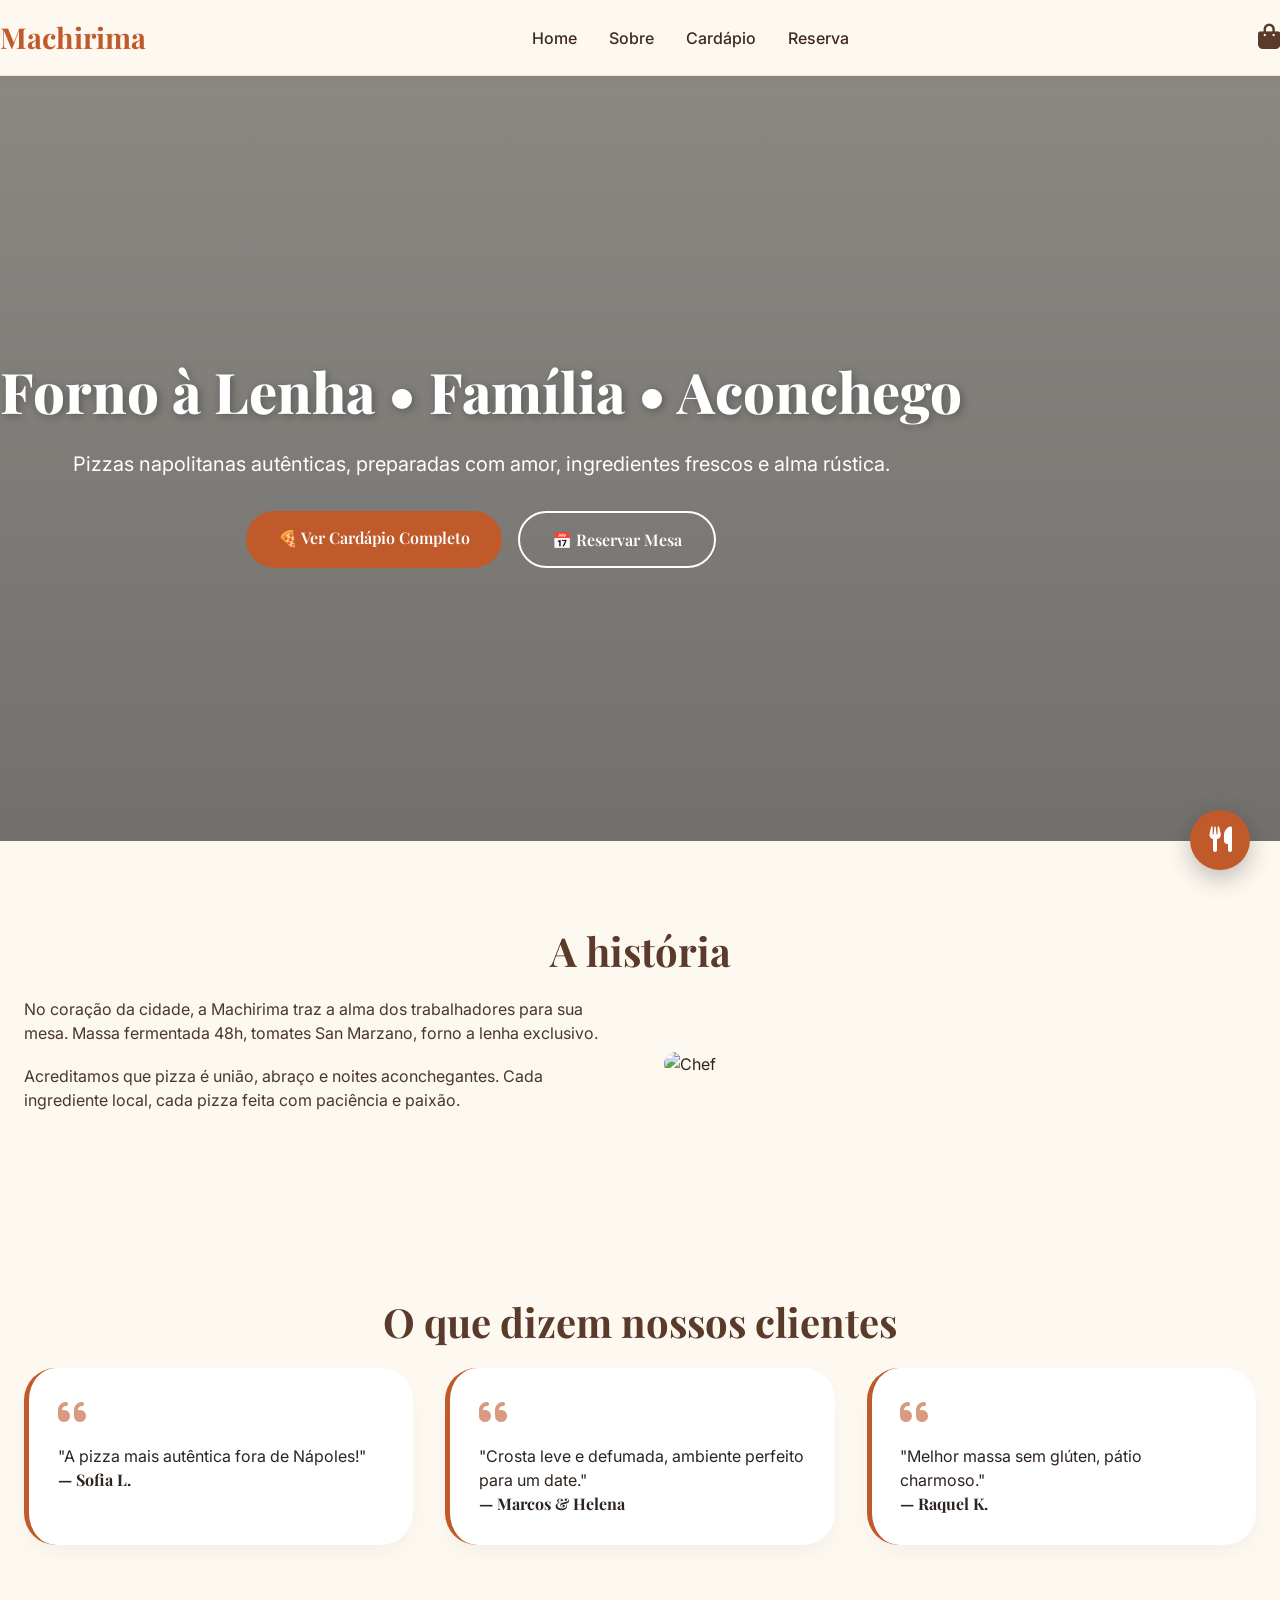
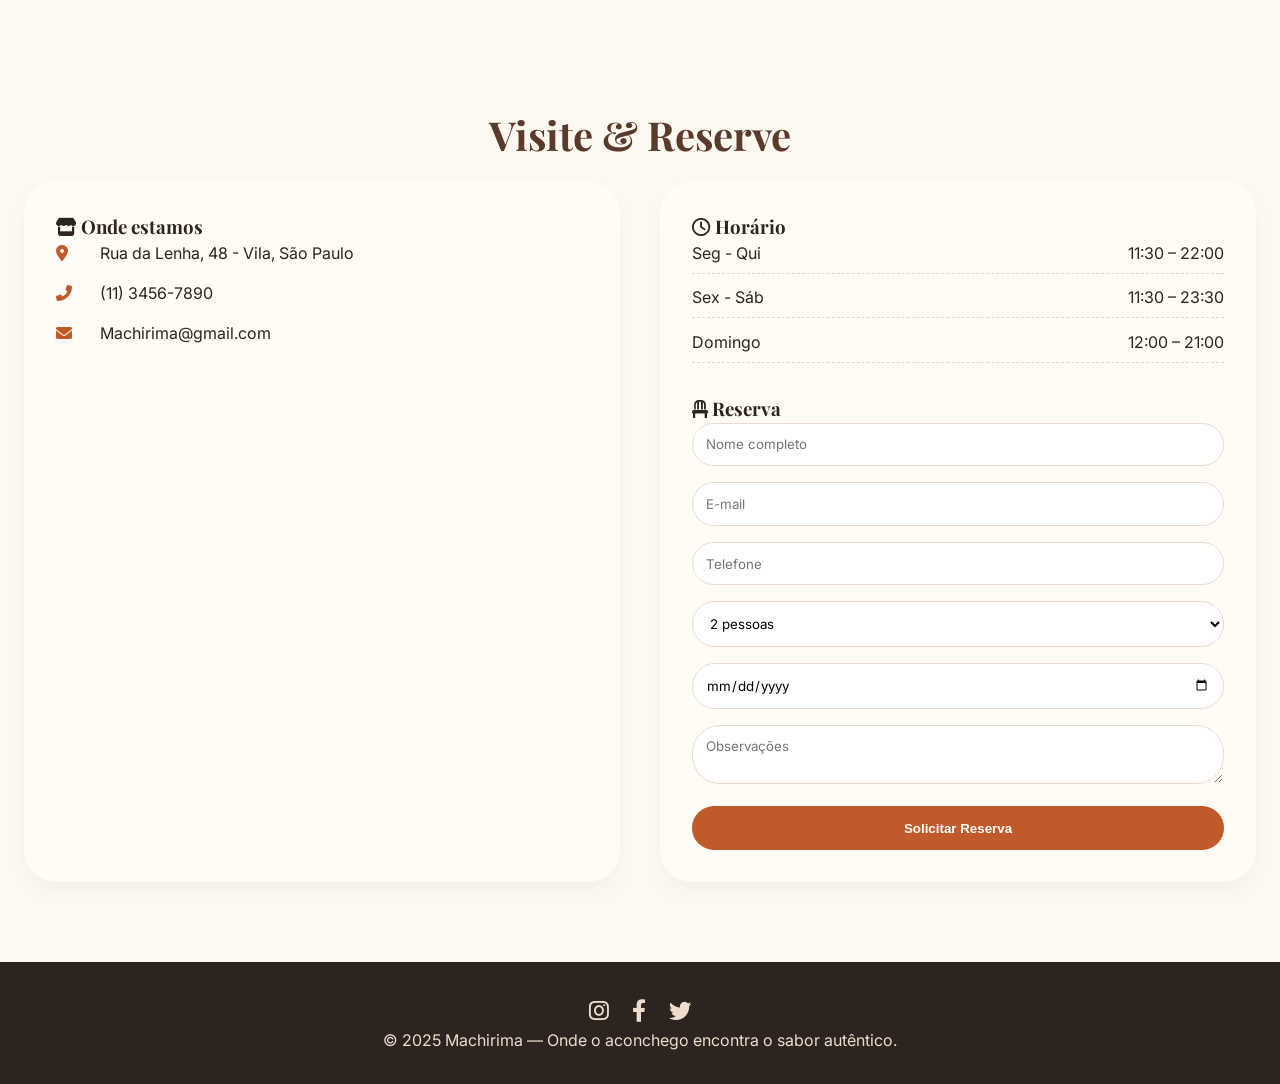
==== commit ef5cba04: "index.html" ====
--- a/index.html
+++ b/index.html
@@ -1,816 +1,204 @@
 <!DOCTYPE html>
-<html lang="en">
+<html lang="pt-BR">
 <head>
-  <meta charset="UTF-8">
-  <meta name="viewport" content="width=device-width, initial-scale=1.0, viewport-fit=cover">
-  <title>Machirima</title>
-  <!-- Google Fonts & Font Awesome -->
-  <link href="https://fonts.googleapis.com/css2?family=Inter:opsz,wght@14..32,300;14..32,400;14..32,500;14..32,600;14..32,700&family=Playfair+Display:wght@400;500;600;700;800&display=swap" rel="stylesheet">
-  <link rel="stylesheet" href="https://cdnjs.cloudflare.com/ajax/libs/font-awesome/6.0.0-beta3/css/all.min.css">
-  <style>
-    * {
-      margin: 0;
-      padding: 0;
-      box-sizing: border-box;
-    }
-
-    body {
-      font-family: 'Inter', sans-serif;
-      background-color: #FDF8F0;
-      color: #2E241F;
-      line-height: 1.5;
-      scroll-behavior: smooth;
-    }
-
-    h1, h2, h3, h4, .logo, .nav-links a, .btn, .card-title, .special-title {
-      font-family: 'Playfair Display', serif;
-    }
-
-    /* custom cozy color palette */
-    :root {
-      --warm-bg: #FDF8F0;
-      --terracotta: #C05A2B;
-      --deep-wood: #5A3A2B;
-      --olive-green: #6F4E2E;
-      --cream: #FFF9EF;
-      --shadow-sm: 0 10px 25px -5px rgba(0, 0, 0, 0.05), 0 8px 10px -6px rgba(0, 0, 0, 0.02);
-      --shadow-md: 0 20px 25px -12px rgba(0, 0, 0, 0.1);
-    }
-
-    .container {
-      max-width: 1280px;
-      margin: 0 auto;
-      padding: 0 1.5rem;
-    }
-
-    /* header & navigation */
-    header {
-      background: rgba(253, 248, 240, 0.96);
-      backdrop-filter: blur(2px);
-      position: sticky;
-      top: 0;
-      z-index: 100;
-      box-shadow: 0 2px 15px rgba(0, 0, 0, 0.03);
-      border-bottom: 1px solid #F2E5D4;
-    }
-
-    .navbar {
-      display: flex;
-      justify-content: space-between;
-      align-items: center;
-      padding: 1rem 0;
-      flex-wrap: wrap;
-    }
-
-    .logo {
-      font-size: 1.8rem;
-      font-weight: 700;
-      color: var(--terracotta);
-      letter-spacing: -0.5px;
-    }
-
-    .logo span {
-      font-weight: 400;
-      color: var(--deep-wood);
-      font-size: 1.2rem;
-    }
-
-    .nav-links {
-      display: flex;
-      gap: 2rem;
-      list-style: none;
-      transition: all 0.3s ease;
-    }
-
-    .nav-links li a {
-      text-decoration: none;
-      font-weight: 500;
-      color: #3E2A24;
-      transition: color 0.2s;
-      font-size: 1rem;
-    }
-
-    .nav-links li a:hover, .nav-links li a.active {
-      color: var(--terracotta);
-    }
-
-    .hamburger {
-      display: none;
-      font-size: 1.8rem;
-      cursor: pointer;
-      color: var(--deep-wood);
-    }
-
-    /* hero section */
-    .hero {
-      background: linear-gradient(rgba(0, 0, 0, 0.45), rgba(0, 0, 0, 0.55)), url('https://images.unsplash.com/photo-1590947132387-155cc02f3212?q=80&w=2070&auto=format');
-      background-size: cover;
-      background-position: center 35%;
-      height: 85vh;
-      min-height: 550px;
-      display: flex;
-      align-items: center;
-      text-align: center;
-      color: white;
-    }
-
-    .hero-content {
-      max-width: 800px;
-      margin: 0 auto;
-      padding: 0 1rem;
-    }
-
-    .hero-content h1 {
-      font-size: 3.5rem;
-      font-weight: 800;
-      letter-spacing: -0.02em;
-      margin-bottom: 1rem;
-      text-shadow: 2px 2px 8px rgba(0,0,0,0.3);
-    }
-
-    .hero-content p {
-      font-size: 1.25rem;
-      margin-bottom: 2rem;
-      font-weight: 400;
-      text-shadow: 1px 1px 4px rgba(0,0,0,0.3);
-    }
-
-    .btn-group {
-      display: flex;
-      gap: 1rem;
-      justify-content: center;
-      flex-wrap: wrap;
-    }
-
-    .btn {
-      display: inline-block;
-      background: var(--terracotta);
-      color: white;
-      padding: 0.9rem 2rem;
-      border-radius: 50px;
-      text-decoration: none;
-      font-weight: 600;
-      transition: all 0.25s;
-      border: none;
-      cursor: pointer;
-      font-size: 1rem;
-      box-shadow: 0 2px 8px rgba(0,0,0,0.1);
-    }
-
-    .btn-outline {
-      background: transparent;
-      border: 2px solid white;
-      backdrop-filter: blur(2px);
-    }
-
-    .btn-outline:hover {
-      background: white;
-      color: var(--terracotta);
-      border-color: white;
-    }
-
-    .btn:hover {
-      background: #9E401C;
-      transform: translateY(-3px);
-      box-shadow: 0 12px 20px -12px rgba(0,0,0,0.3);
-    }
-
-    /* section general */
-    section {
-      padding: 5rem 0;
-    }
-
-    .section-title {
-      text-align: center;
-      font-size: 2.5rem;
-      font-weight: 700;
-      color: var(--deep-wood);
-      margin-bottom: 1rem;
-    }
-
-    .section-sub {
-      text-align: center;
-      color: #7F6858;
-      max-width: 680px;
-      margin: 0 auto 3rem auto;
-      font-size: 1.1rem;
-    }
-
-    /* about */
-    .about-grid {
-      display: flex;
-      gap: 3rem;
-      align-items: center;
-      flex-wrap: wrap;
-    }
-
-    .about-text {
-      flex: 1;
-    }
-
-    .about-text h3 {
-      font-size: 1.8rem;
-      color: var(--terracotta);
-      margin-bottom: 1rem;
-    }
-
-    .about-text p {
-      margin-bottom: 1.2rem;
-      color: #4A372E;
-    }
-
-    .about-img {
-      flex: 1;
-      border-radius: 24px;
-      overflow: hidden;
-      box-shadow: var(--shadow-md);
-    }
-
-    .about-img img {
-      width: 100%;
-      height: 100%;
-      object-fit: cover;
-      display: block;
-      transition: transform 0.4s;
-    }
-
-    .about-img:hover img {
-      transform: scale(1.02);
-    }
-
-    /* menu cards */
-    .menu-grid {
-      display: grid;
-      grid-template-columns: repeat(auto-fit, minmax(280px, 1fr));
-      gap: 2rem;
-    }
-
-    .menu-card {
-      background: var(--cream);
-      border-radius: 28px;
-      overflow: hidden;
-      transition: all 0.3s ease;
-      box-shadow: var(--shadow-sm);
-      border: 1px solid #F3E7DB;
-    }
-
-    .menu-card:hover {
-      transform: translateY(-8px);
-      box-shadow: var(--shadow-md);
-    }
-
-    .card-img {
-      height: 210px;
-      overflow: hidden;
-    }
-
-    .card-img img {
-      width: 100%;
-      height: 100%;
-      object-fit: cover;
-      transition: transform 0.5s;
-    }
-
-    .menu-card:hover .card-img img {
-      transform: scale(1.05);
-    }
-
-    .card-content {
-      padding: 1.5rem;
-    }
-
-    .card-title {
-      font-size: 1.5rem;
-      font-weight: 700;
-      display: flex;
-      justify-content: space-between;
-      align-items: baseline;
-      margin-bottom: 0.5rem;
-    }
-
-    .price {
-      color: var(--terracotta);
-      font-weight: 700;
-      font-size: 1.3rem;
-      font-family: 'Inter', sans-serif;
-    }
-
-    .card-desc {
-      color: #6D5A4C;
-      margin: 0.7rem 0 1rem;
-      font-size: 0.95rem;
-    }
-
-    .order-btn {
-      background: none;
-      border: 1.5px solid var(--terracotta);
-      color: var(--terracotta);
-      padding: 0.5rem 1.2rem;
-      border-radius: 40px;
-      font-weight: 600;
-      cursor: pointer;
-      transition: 0.2s;
-      font-size: 0.85rem;
-    }
-
-    .order-btn:hover {
-      background: var(--terracotta);
-      color: white;
-    }
-
-    /* specials banner */
-    .specials-banner {
-      background: #F7EDE2;
-      border-radius: 48px;
-      padding: 2rem 2rem;
-      text-align: center;
-      margin-top: 1rem;
-    }
-
-    .specials-banner h3 {
-      font-size: 1.8rem;
-      color: var(--deep-wood);
-    }
-
-    .specials-banner p {
-      font-size: 1.1rem;
-    }
-
-    /* testimonials */
-    .testimonial-grid {
-      display: flex;
-      gap: 2rem;
-      flex-wrap: wrap;
-      justify-content: center;
-    }
-
-    .testimonial-card {
-      background: white;
-      padding: 1.8rem;
-      border-radius: 32px;
-      flex: 1;
-      min-width: 260px;
-      box-shadow: var(--shadow-sm);
-      border-left: 5px solid var(--terracotta);
-    }
-
-    .testimonial-card i {
-      color: var(--terracotta);
-      font-size: 2rem;
-      opacity: 0.6;
-      margin-bottom: 1rem;
-    }
-
-    /* contact & hours */
-    .contact-wrapper {
-      display: flex;
-      flex-wrap: wrap;
-      gap: 2.5rem;
-    }
-
-    .contact-info, .hours-info {
-      flex: 1;
-      background: #FFFBF5;
-      padding: 2rem;
-      border-radius: 32px;
-      box-shadow: var(--shadow-sm);
-    }
-
-    .contact-info h3, .hours-info h3 {
-      font-size: 1.6rem;
-      color: var(--terracotta);
-      margin-bottom: 1.2rem;
-    }
-
-    .contact-detail {
-      display: flex;
-      align-items: center;
-      gap: 1rem;
-      margin-bottom: 1rem;
-      font-size: 1rem;
-    }
-
-    .contact-detail i {
-      width: 28px;
-      color: var(--terracotta);
-      font-size: 1.2rem;
-    }
-
-    .hours-list p {
-      margin-bottom: 0.7rem;
-      display: flex;
-      justify-content: space-between;
-      border-bottom: 1px dashed #E5D5C4;
-      padding-bottom: 0.5rem;
-    }
-
-    .reserve-form input, .reserve-form textarea, .reserve-form select {
-      width: 100%;
-      padding: 0.8rem;
-      margin-bottom: 1rem;
-      border: 1px solid #EADBCE;
-      border-radius: 28px;
-      font-family: 'Inter', sans-serif;
-      background: white;
-    }
-
-    .reserve-form button {
-      width: 100%;
-      background: var(--terracotta);
-      border: none;
-      padding: 0.9rem;
-      border-radius: 40px;
-      font-weight: bold;
-      color: white;
-      cursor: pointer;
-      transition: 0.2s;
-    }
-
-    /* footer */
-    footer {
-      background: #2E241F;
-      color: #EEDCCD;
-      padding: 2rem 0;
-      text-align: center;
-    }
-
-    .social-icons {
-      margin: 1rem 0;
-    }
-
-    .social-icons a {
-      color: #EEDCCD;
-      font-size: 1.4rem;
-      margin: 0 0.6rem;
-      transition: color 0.2s;
-    }
-
-    .social-icons a:hover {
-      color: var(--terracotta);
-    }
-
-    /* toast message */
-    .toast-msg {
-      position: fixed;
-      bottom: 30px;
-      left: 50%;
-      transform: translateX(-50%);
-      background: #2E241F;
-      color: #FCE9D8;
-      padding: 12px 24px;
-      border-radius: 60px;
-      font-size: 0.9rem;
-      z-index: 1000;
-      opacity: 0;
-      transition: opacity 0.3s;
-      pointer-events: none;
-      font-weight: 500;
-      box-shadow: 0 4px 12px rgba(0,0,0,0.2);
-    }
-
-    .toast-msg.show {
-      opacity: 1;
-    }
-
-    /* responsive */
-    @media (max-width: 860px) {
-      .navbar {
-        flex-wrap: wrap;
-      }
-      .nav-links {
-        display: none;
-        width: 100%;
-        flex-direction: column;
-        background: #FDF8F0;
-        padding: 1.5rem 0;
-        border-radius: 20px;
-        gap: 1rem;
-        text-align: center;
-        margin-top: 0.5rem;
-      }
-      .nav-links.active {
-        display: flex;
-      }
-      .hamburger {
-        display: block;
-      }
-      .hero-content h1 {
-        font-size: 2.5rem;
-      }
-      .section-title {
-        font-size: 2rem;
-      }
-    }
-
-    @media (max-width: 640px) {
-      .hero {
-        height: 70vh;
-      }
-      .btn-group {
-        flex-direction: column;
-        align-items: center;
-      }
-      .btn {
-        width: 80%;
-      }
-    }
-  </style>
+    <meta charset="UTF-8">
+    <meta name="viewport" content="width=device-width, initial-scale=1.0, viewport-fit=cover">
+    <title>Machirima - Pizzaria Artesanal</title>
+    <link href="https://fonts.googleapis.com/css2?family=Inter:opsz,wght@14..32,300;14..32,400;14..32,500;14..32,600;14..32,700&family=Playfair+Display:wght@400;500;600;700;800&display=swap" rel="stylesheet">
+    <link rel="stylesheet" href="https://cdnjs.cloudflare.com/ajax/libs/font-awesome/6.0.0-beta3/css/all.min.css">
+    <style>
+        * { margin: 0; padding: 0; box-sizing: border-box; }
+        body { font-family: 'Inter', sans-serif; background: #FDF8F0; color: #2E241F; line-height: 1.5; }
+        h1, h2, h3, h4, .logo, .btn { font-family: 'Playfair Display', serif; }
+        :root { --terracotta: #C05A2B; --deep-wood: #5A3A2B; --cream: #FFF9EF; --shadow-sm: 0 10px 25px -5px rgba(0,0,0,0.05); --shadow-md: 0 20px 25px -12px rgba(0,0,0,0.1); }
+        .container { max-width: 1280px; margin: 0 auto; padding: 0 1.5rem; }
+        header { background: rgba(253,248,240,0.96); backdrop-filter: blur(2px); position: sticky; top: 0; z-index: 100; box-shadow: 0 2px 15px rgba(0,0,0,0.03); border-bottom: 1px solid #F2E5D4; }
+        .navbar { display: flex; justify-content: space-between; align-items: center; padding: 1rem 0; flex-wrap: wrap; }
+        .logo { font-size: 1.8rem; font-weight: 700; color: var(--terracotta); text-decoration: none; }
+        .nav-links { display: flex; gap: 2rem; list-style: none; }
+        .nav-links a { text-decoration: none; font-weight: 500; color: #3E2A24; transition: color 0.2s; }
+        .nav-links a:hover { color: var(--terracotta); }
+        .hamburger { display: none; font-size: 1.8rem; cursor: pointer; color: var(--deep-wood); }
+        .cart-icon { position: relative; cursor: pointer; font-size: 1.6rem; color: var(--deep-wood); margin-left: 1.5rem; text-decoration: none; }
+        .cart-badge { position: absolute; top: -8px; right: -10px; background: var(--terracotta); color: white; border-radius: 50%; width: 22px; height: 22px; font-size: 0.75rem; display: flex; align-items: center; justify-content: center; font-weight: 700; display: none; }
+        .hero { background: linear-gradient(rgba(0,0,0,0.45), rgba(0,0,0,0.55)), url('https://images.unsplash.com/photo-1590947132387-155cc02f3212?q=80&w=2070'); background-size: cover; background-position: center 35%; height: 85vh; min-height: 550px; display: flex; align-items: center; text-align: center; color: white; }
+        .hero-content h1 { font-size: 3.5rem; font-weight: 800; text-shadow: 2px 2px 8px rgba(0,0,0,0.3); margin-bottom: 1rem; }
+        .hero-content p { font-size: 1.25rem; margin-bottom: 2rem; }
+        .btn-group { display: flex; gap: 1rem; justify-content: center; flex-wrap: wrap; }
+        .btn { display: inline-block; background: var(--terracotta); color: white; padding: 0.9rem 2rem; border-radius: 50px; text-decoration: none; font-weight: 600; transition: 0.25s; border: none; cursor: pointer; font-size: 1rem; }
+        .btn-outline { background: transparent; border: 2px solid white; backdrop-filter: blur(2px); }
+        .btn-outline:hover { background: white; color: var(--terracotta); }
+        .btn:hover { background: #9E401C; transform: translateY(-3px); }
+        section { padding: 5rem 0; }
+        .section-title { text-align: center; font-size: 2.5rem; font-weight: 700; color: var(--deep-wood); margin-bottom: 1rem; }
+        .section-sub { text-align: center; color: #7F6858; max-width: 680px; margin: 0 auto 3rem; font-size: 1.1rem; }
+        .about-grid { display: flex; gap: 3rem; align-items: center; flex-wrap: wrap; }
+        .about-text { flex: 1; } .about-text p { margin-bottom: 1.2rem; color: #4A372E; }
+        .about-img { flex: 1; border-radius: 24px; overflow: hidden; box-shadow: var(--shadow-md); }
+        .about-img img { width: 100%; display: block; transition: 0.4s; }
+        .about-img:hover img { transform: scale(1.02); }
+        .testimonial-grid { display: flex; gap: 2rem; flex-wrap: wrap; justify-content: center; }
+        .testimonial-card { background: white; padding: 1.8rem; border-radius: 32px; flex: 1; min-width: 260px; box-shadow: var(--shadow-sm); border-left: 5px solid var(--terracotta); }
+        .testimonial-card i { color: var(--terracotta); font-size: 2rem; opacity: 0.6; margin-bottom: 1rem; }
+        .contact-wrapper { display: flex; flex-wrap: wrap; gap: 2.5rem; }
+        .contact-info, .hours-info { flex: 1; background: #FFFBF5; padding: 2rem; border-radius: 32px; box-shadow: var(--shadow-sm); }
+        .contact-detail { display: flex; align-items: center; gap: 1rem; margin-bottom: 1rem; }
+        .contact-detail i { width: 28px; color: var(--terracotta); }
+        .hours-list p { display: flex; justify-content: space-between; border-bottom: 1px dashed #E5D5C4; padding-bottom: 0.5rem; margin-bottom: 0.7rem; }
+        .reserve-form input, .reserve-form textarea, .reserve-form select { width: 100%; padding: 0.8rem; margin-bottom: 1rem; border: 1px solid #EADBCE; border-radius: 28px; font-family: 'Inter', sans-serif; background: white; }
+        .reserve-form button { width: 100%; background: var(--terracotta); border: none; padding: 0.9rem; border-radius: 40px; font-weight: bold; color: white; cursor: pointer; }
+        footer { background: #2E241F; color: #EEDCCD; padding: 2rem 0; text-align: center; }
+        .social-icons a { color: #EEDCCD; font-size: 1.4rem; margin: 0 0.6rem; transition: 0.2s; } .social-icons a:hover { color: var(--terracotta); }
+        .floating-btn { position: fixed; bottom: 30px; right: 30px; width: 60px; height: 60px; background: var(--terracotta); color: white; border: none; border-radius: 50%; font-size: 1.6rem; cursor: pointer; z-index: 200; box-shadow: 0 8px 25px rgba(0,0,0,0.25); display: flex; align-items: center; justify-content: center; text-decoration: none; animation: bounce 2s infinite; }
+        .floating-btn:hover { background: #9E401C; transform: translateY(-5px); }
+        @keyframes bounce { 0%,100% { transform: translateY(0); } 50% { transform: translateY(-6px); } }
+        @media (max-width: 860px) {
+            .nav-links { display: none; width: 100%; flex-direction: column; background: #FDF8F0; padding: 1.5rem 0; border-radius: 20px; gap: 1rem; text-align: center; }
+            .nav-links.active { display: flex; }
+            .hamburger { display: block; }
+            .hero-content h1 { font-size: 2.5rem; }
+        }
+    </style>
 </head>
 <body>
-
-<!-- Toast container -->
-<div id="toast" class="toast-msg">✨ Item adicionado (demo)</div>
-
-<header>
-  <div class="container navbar">
-    <div class="logo">Machirima</div>
-    <div class="hamburger" id="hamburger">
-      <i class="fas fa-bars"></i>
-    </div>
-    <ul class="nav-links" id="navLinks">
-      <li><a href="#home">Home</a></li>
-      <li><a href="#about">Sobre</a></li>
-      <li><a href="#menu">Menu</a></li>
-      <li><a href="#contact">Reserva</a></li>
-    </ul>
-  </div>
-</header>
-
-<main>
-  <!-- Hero -->
-  <section id="home" class="hero">
-    <div class="hero-content">
-      <h1>Forno à Lenha • Família • Aconchego</h1>
-      <p>Pizzas napolitanas autênticas, preparadas com amor, ingredientes frescos e alma rústica. Venha pela fatia, fique pelo calor humano.</p>
-      <div class="btn-group">
-        <a href="#menu" class="btn">🍕 Ver menu</a>
-        <a href="#contact" class="btn btn-outline">📅 Reservar mesa</a>
-      </div>
-    </div>
-  </section>
-
-  <!-- About Section -->
-  <section id="about">
-    <div class="container">
-      <h2 class="section-title">A história</h2>
-      <div class="about-grid">
-        <div class="about-text">
-           <p>No coração da cidade, a Machirima traz a alma dos trabalhadores para sua mesa. Nossa massa é fermentada lentamente por 48 horas, coberta com tomates San Marzano e assada em forno a lenha exclusivo.</p>
-          <p>Acreditamos que pizza é mais que comida — é união, abraço e noites aconchegantes. Cada ingrediente é de origem local e cada pizza é feita com paciência e paixão.</p>
-          <p><i class="fas fa-fire" style="color: var(--accent);"></i> <strong> 100% forno à lenha • Receitas de família desde 2025</strong></p>
+    <header>
+        <div class="container navbar">
+            <a href="index.html" class="logo">Machirima</a>
+            <div class="hamburger" id="hamburger"><i class="fas fa-bars"></i></div>
+            <ul class="nav-links" id="navLinks">
+                <li><a href="#home">Home</a></li>
+                <li><a href="#about">Sobre</a></li>
+                <li><a href="menu.html">Cardápio</a></li>
+                <li><a href="#contact">Reserva</a></li>
+            </ul>
+            <a href="menu.html" class="cart-icon" id="cartLink">
+                <i class="fas fa-shopping-bag"></i>
+                <span class="cart-badge" id="cartBadge">0</span>
+            </a>
         </div>
-        <div class="about-img">
-          <img src="https://images.unsplash.com/photo-1604382354936-07c5d9983bd3?w=800&auto=format" alt="Chef making pizza in rustic kitchen" loading="lazy">
+    </header>
+
+    <main>
+        <section id="home" class="hero">
+            <div class="hero-content">
+                <h1>Forno à Lenha • Família • Aconchego</h1>
+                <p>Pizzas napolitanas autênticas, preparadas com amor, ingredientes frescos e alma rústica.</p>
+                <div class="btn-group">
+                    <a href="menu.html" class="btn">🍕 Ver Cardápio Completo</a>
+                    <a href="#contact" class="btn btn-outline">📅 Reservar Mesa</a>
+                </div>
+            </div>
+        </section>
+
+        <section id="about">
+            <div class="container">
+                <h2 class="section-title">A história</h2>
+                <div class="about-grid">
+                    <div class="about-text">
+                        <p>No coração da cidade, a Machirima traz a alma dos trabalhadores para sua mesa. Massa fermentada 48h, tomates San Marzano, forno a lenha exclusivo.</p>
+                        <p>Acreditamos que pizza é união, abraço e noites aconchegantes. Cada ingrediente local, cada pizza feita com paciência e paixão.</p>
+                    </div>
+                    <div class="about-img"><img src="https://images.unsplash.com/photo-1604382354936-07c5d9983bd3?w=800" alt="Chef"></div>
+                </div>
+            </div>
+        </section>
+
+        <section id="testimonials">
+            <div class="container">
+                <h2 class="section-title">O que dizem nossos clientes</h2>
+                <div class="testimonial-grid">
+                    <div class="testimonial-card"><i class="fas fa-quote-left"></i><p>"A pizza mais autêntica fora de Nápoles!"</p><h4>— Sofia L.</h4></div>
+                    <div class="testimonial-card"><i class="fas fa-quote-left"></i><p>"Crosta leve e defumada, ambiente perfeito para um date."</p><h4>— Marcos & Helena</h4></div>
+                    <div class="testimonial-card"><i class="fas fa-quote-left"></i><p>"Melhor massa sem glúten, pátio charmoso."</p><h4>— Raquel K.</h4></div>
+                </div>
+            </div>
+        </section>
+
+        <section id="contact">
+            <div class="container">
+                <h2 class="section-title">Visite & Reserve</h2>
+                <div class="contact-wrapper">
+                    <div class="contact-info">
+                        <h3><i class="fas fa-store"></i> Onde estamos</h3>
+                        <div class="contact-detail"><i class="fas fa-map-marker-alt"></i> Rua da Lenha, 48 - Vila, São Paulo</div>
+                        <div class="contact-detail"><i class="fas fa-phone-alt"></i> (11) 3456-7890</div>
+                        <div class="contact-detail"><i class="fas fa-envelope"></i> Machirima@gmail.com</div>
+                    </div>
+                    <div class="hours-info">
+                        <h3><i class="far fa-clock"></i> Horário</h3>
+                        <div class="hours-list">
+                            <p><span>Seg - Qui</span> <span>11:30 – 22:00</span></p>
+                            <p><span>Sex - Sáb</span> <span>11:30 – 23:30</span></p>
+                            <p><span>Domingo</span> <span>12:00 – 21:00</span></p>
+                        </div>
+                        <h3 style="margin-top:2rem;"><i class="fas fa-chair"></i> Reserva</h3>
+                        <form id="reservationForm" class="reserve-form">
+                            <input type="text" placeholder="Nome completo" required>
+                            <input type="email" placeholder="E-mail" required>
+                            <input type="tel" placeholder="Telefone">
+                            <select><option>2 pessoas</option><option>3 pessoas</option><option>4 pessoas</option></select>
+                            <input type="date">
+                            <textarea rows="2" placeholder="Observações"></textarea>
+                            <button type="submit">Solicitar Reserva</button>
+                        </form>
+                    </div>
+                </div>
+            </div>
+        </section>
+    </main>
+
+    <footer>
+        <div class="container">
+            <div class="social-icons">
+                <a href="#"><i class="fab fa-instagram"></i></a>
+                <a href="#"><i class="fab fa-facebook-f"></i></a>
+                <a href="#"><i class="fab fa-twitter"></i></a>
+            </div>
+            <p>© 2025 Machirima — Onde o aconchego encontra o sabor autêntico.</p>
         </div>
-      </div>
-    </div>
-  </section>
-
-  <!-- Menu Section -->
-<section id="menu">
-    <div class="container">
-      <h2 class="section-title">Nossas Pizzas Especiais</h2>
-      <p class="section-sub">Clássicas e criativas, assadas na lenha na perfeição.</p>
-      <div class="menu-grid" id="menuGrid"></div>
-      <div class="specials-banner">
-        <h3><i class="fas fa-tag"></i> Promoção da Semana</h3>
-        <p>Compre qualquer Margherita ou Pepperoni e ganhe um tiramisu grátis! <strong>|</strong> Terça a Quinta-feira</p>
-        <p style="font-size:0.9rem; margin-top: 0.5rem;">✨ Happy Hour: 17h–19h • 20% de desconto em chopes e vinhos da casa</p>
-      </div>
-    </div>
-  </section>
-  <!-- Testimonials -->
- <section style="background-color: var(--bg-secondary); transition: background 0.2s;">
-    <div class="container">
-      <h2 class="section-title">O que nossos clientes dizem</h2>
-      <div class="testimonial-grid">
-        <div class="testimonial-card">
-          <i class="fas fa-quote-left"></i>
-          <p>"A pizza mais autêntica fora de Nápoles. Ambiente aconchegante e equipe incrível. Os arancini são divinos!"</p>
-          <h4 style="margin-top: 1rem;">— Sofia L.</h4>
-        </div>
-        <div class="testimonial-card">
-          <i class="fas fa-quote-left"></i>
-          <p>"Finalmente uma pizzaria que parece um lar. A crosta no forno a lenha é leve e defumada, noite perfeita para um date. Voltamos sempre!"</p>
-          <h4 style="margin-top: 1rem;">— Marcos & Helena</h4>
-        </div>
-        <div class="testimonial-card">
-          <i class="fas fa-quote-left"></i>
-          <p>"Melhor massa sem glúten que já comi. O pátio externo é charmoso com luzes — uma joia escondida."</p>
-          <h4 style="margin-top: 1rem;">— Raquel K.</h4>
-        </div>
-      </div>
-    </div>
-  </section>
-
-  <!-- Contact + Reservation + Hours -->
-  <section id="contact">
-    <div class="container">
-      <h2 class="section-title">Visite & Reserve</h2>
-      <div class="contact-wrapper">
-        <div class="contact-info">
-          <h3><i class="fas fa-store"></i> Onde estamos</h3>
-          <div class="contact-detail"><i class="fas fa-map-marker-alt"></i> Rua da Lenha, 48 - Bairro da Vila, São Paulo - SP, 01234-567</div>
-          <div class="contact-detail"><i class="fas fa-phone-alt"></i> (11) 3456-7890</div>
-          <div class="contact-detail"><i class="fas fa-envelope"></i> Machirima@gmail.com</div>
-          <div style="margin-top: 1.5rem;">
-            <iframe class="map-iframe" src="https://maps.google.com/maps?q=Vila+Madalena+S%C3%A3o+Paulo&t=&z=14&ie=UTF8&iwloc=&output=embed" allowfullscreen></iframe>
-          </div>
-        </div>
-        <div class="hours-info">
-          <h3><i class="far fa-clock"></i> Horário de Funcionamento</h3>
-          <div class="hours-list">
-            <p><span>Segunda - Quinta</span> <span>11:30 – 22:00</span></p>
-            <p><span>Sexta - Sábado</span> <span>11:30 – 23:30</span></p>
-            <p><span>Domingo</span> <span>12:00 – 21:00</span></p>
-            <p><span>Happy Hour</span> <span>Seg-Sex 17h–19h</span></p>
-          </div>
-          <h3 style="margin-top: 2rem;"><i class="fas fa-chair"></i> Reserve uma mesa</h3>
-          <form id="reservationForm" class="reserve-form">
-            <input type="text" placeholder="Nome completo" id="resName" required>
-            <input type="email" placeholder="E-mail" id="resEmail" required>
-            <input type="tel" placeholder="Telefone" id="resPhone">
-            <select id="resGuests">
-              <option>1 pessoa</option><option>2 pessoas</option><option>3 pessoas</option><option>4 pessoas</option><option>5+ pessoas</option>
-            </select>
-            <input type="date" id="resDate">
-            <textarea rows="2" placeholder="Pedidos especiais (alergias, ocasião)"></textarea>
-            <button type="submit" id="submitReserve">Solicitar Reserva</button>
-          </form>
-        </div>
-      </div>
-    </div>
-  </section>
-</main>
-
-<footer>
-  <div class="container">
-    <div class="social-icons">
-      <a href="#"><i class="fab fa-instagram"></i></a>
-      <a href="#"><i class="fab fa-facebook-f"></i></a>
-      <a href="#"><i class="fab fa-twitter"></i></a>
-    </div>
-    <p>© 2025 Machirima — Onde o aconchego encontra o sabor autêntico. Todos os direitos reservados.</p>
-    <p style="margin-top: 0.7rem; font-size: 0.8rem;"><i class="fas fa-pizza-slice"></i> feito com paixão no forno a lenha</p>
-  </div>
-</footer>
-
-<script>
-  // Menu Data (cozy, professional)
-  const menuItems = [
-    {
-      name: "Margherita D.O.C.",
-      price: "$16",
-      desc: "Tomates San Marzano, muçarela fresca, manjericão, azeite extravirgem.",
-      img: "https://images.unsplash.com/photo-1604382355076-af4b0eb60143?w=600&auto=format",
-      alt: "Classic Margherita pizza"
-    },
-    {
-      name: "Pepperoni Classico",
-      price: "$19",
-      desc: "Pepperoni picante, muçarela, molho de tomate, orégano, parmesão.",
-      img: "https://images.unsplash.com/photo-1628840042765-356cda07504e?w=600&auto=format",
-      alt: "Pepperoni pizza"
-    },
-    {
-      name: "Funghi & Tartufo",
-      price: "$21",
-      desc: "Cogumelos variados, azeite trufado, ricota, muçarela, tomilho fresco.",
-      img: "https://media-cdn.tripadvisor.com/media/photo-m/1280/1b/ab/f2/99/napolitansk-pizza-funghi.jpg?w=600&auto=format",
-      alt: "Mushroom truffle pizza"
-    },
-    {
-      name: "Quattro Formaggi",
-      price: "$20",
-      desc: "Gorgonzola, parmesão, fontina, muçarela, fio de mel.",
-      img: "https://images.unsplash.com/photo-1485963631004-f2f00b1d6606?w=600&auto=format",
-      alt: "Four cheese pizza"
-    }
-  ];
-
-  function buildMenu() {
-    const menuGrid = document.getElementById('menuGrid');
-    if (!menuGrid) return;
-    menuGrid.innerHTML = '';
-    menuItems.forEach(item => {
-      const card = document.createElement('div');
-      card.className = 'menu-card';
-      card.innerHTML = `
-        <div class="card-img">
-          <img src="${item.img}" alt="${item.alt}" loading="lazy">
-        </div>
-        <div class="card-content">
-          <div class="card-title">
-            <span>${item.name}</span>
-            <span class="price">${item.price}</span>
-          </div>
-          <p class="card-desc">${item.desc}</p>
-          <button class="order-btn" data-pizza="${item.name}"><i class="fas fa-shopping-cart"></i>Pedir Agora</button>
-        </div>
-      `;
-      menuGrid.appendChild(card);
-    });
-    // attach order events after creation
-    document.querySelectorAll('.order-btn').forEach(btn => {
-      btn.addEventListener('click', (e) => {
-        e.stopPropagation();
-        const pizzaName = btn.getAttribute('data-pizza') || 'this delicious pizza';
-        showToast(`🍕 ${pizzaName} Pedido Adicionado!(demo)`);
-      });
-    });
-  }
-
-  // Toast function
-  let toastTimeout;
-  function showToast(message) {
-    const toast = document.getElementById('toast');
-    if (toastTimeout) clearTimeout(toastTimeout);
-    toast.textContent = message || '✨ Pedido Adicionado (demo)';
-    toast.classList.add('show');
-    toastTimeout = setTimeout(() => {
-      toast.classList.remove('show');
-    }, 2200);
-  }
-
-  // Mobile menu toggle
-  const hamburger = document.getElementById('hamburger');
-  const navLinks = document.getElementById('navLinks');
-  if (hamburger && navLinks) {
-    hamburger.addEventListener('click', () => {
-      navLinks.classList.toggle('active');
-    });
-    // close when clicking a link
-    document.querySelectorAll('.nav-links a').forEach(link => {
-      link.addEventListener('click', () => {
-        navLinks.classList.remove('active');
-      });
-    });
-  }
-
-  // Smooth scroll for anchor links (prevent default)
-  document.querySelectorAll('a[href^="#"]').forEach(anchor => {
-    anchor.addEventListener('click', function(e) {
-      const targetId = this.getAttribute('href');
-      if (targetId === "#" || targetId === "") return;
-      const targetElem = document.querySelector(targetId);
-      if (targetElem) {
-        e.preventDefault();
-        targetElem.scrollIntoView({ behavior: 'smooth', block: 'start' });
-        // update active class on nav manually (just visual)
-        document.querySelectorAll('.nav-links a').forEach(link => link.classList.remove('active'));
-        if (this.classList.contains('btn') || this.closest('.nav-links')) {
-          this.classList.add('active');
+    </footer>
+
+    <a href="menu.html" class="floating-btn" title="Ir para o cardápio"><i class="fas fa-utensils"></i></a>
+
+    <script>
+        // Atualiza badge do carrinho com dados do localStorage
+        function updateCartBadge() {
+            const cart = JSON.parse(localStorage.getItem('machirima_cart')) || [];
+            const totalItems = cart.reduce((sum, item) => sum + item.qty, 0);
+            const badge = document.getElementById('cartBadge');
+            if (totalItems > 0) {
+                badge.style.display = 'flex';
+                badge.textContent = totalItems;
+            } else {
+                badge.style.display = 'none';
+            }
         }
-      }
-    });
-  });
-
-  // Reservation form handling
-  const reserveForm = document.getElementById('reservationForm');
-  if (reserveForm) {
-    reserveForm.addEventListener('submit', (e) => {
-      e.preventDefault();
-      const name = document.getElementById('resName')?.value.trim();
-      if (!name) {
-        showToast("Adicione seu nome para resevar");
-        return;
-      }
-      // simple demo success
-      showToast(`🍷 Obrigado ${name}! Sua mesa foi reservada, nós de ligaremos mais tarde.`);
-      reserveForm.reset();
-    });
-  }
-
-  // extra effect: active nav highlighting on scroll
-  const sections = document.querySelectorAll('section[id]');
-  function highlightNav() {
-    const scrollPos = window.scrollY + 120;
-    sections.forEach(section => {
-      const sectionTop = section.offsetTop;
-      const sectionBottom = sectionTop + section.offsetHeight;
-      const sectionId = section.getAttribute('id');
-      const navLink = document.querySelector(`.nav-links a[href="#${sectionId}"]`);
-      if (scrollPos >= sectionTop && scrollPos < sectionBottom) {
-        document.querySelectorAll('.nav-links a').forEach(link => link.classList.remove('active'));
-        if (navLink) navLink.classList.add('active');
-      }
-    });
-  }
-  window.addEventListener('scroll', highlightNav);
-  window.addEventListener('load', () => {
-    buildMenu();
-    highlightNav();
-    // set default date for reservation to today
-    const dateInput = document.getElementById('resDate');
-    if (dateInput) {
-      const today = new Date().toISOString().split('T')[0];
-      dateInput.value = today;
-    }
-  });
-  // Add some cozy hover animations
-  const styleAdd = document.createElement('style');
-  styleAdd.textContent = ` .menu-card { transition: transform 0.25s ease, box-shadow 0.3s; } `;
-  document.head.appendChild(styleAdd);
-</script>
+
+        // Mobile menu toggle
+        document.getElementById('hamburger').addEventListener('click', () => {
+            document.getElementById('navLinks').classList.toggle('active');
+        });
+
+        // Reserva
+        document.getElementById('reservationForm').addEventListener('submit', (e) => {
+            e.preventDefault();
+            alert('🍷 Reserva solicitada! Entraremos em contato.');
+            e.target.reset();
+        });
+
+        // Smooth scroll para links internos
+        document.querySelectorAll('a[href^="#"]').forEach(anchor => {
+            anchor.addEventListener('click', function(e) {
+                const target = document.querySelector(this.getAttribute('href'));
+                if (target) {
+                    e.preventDefault();
+                    target.scrollIntoView({ behavior: 'smooth' });
+                }
+            });
+        });
+
+        // Atualiza ao carregar
+        updateCartBadge();
+    </script>
 </body>
-</html>+</html>
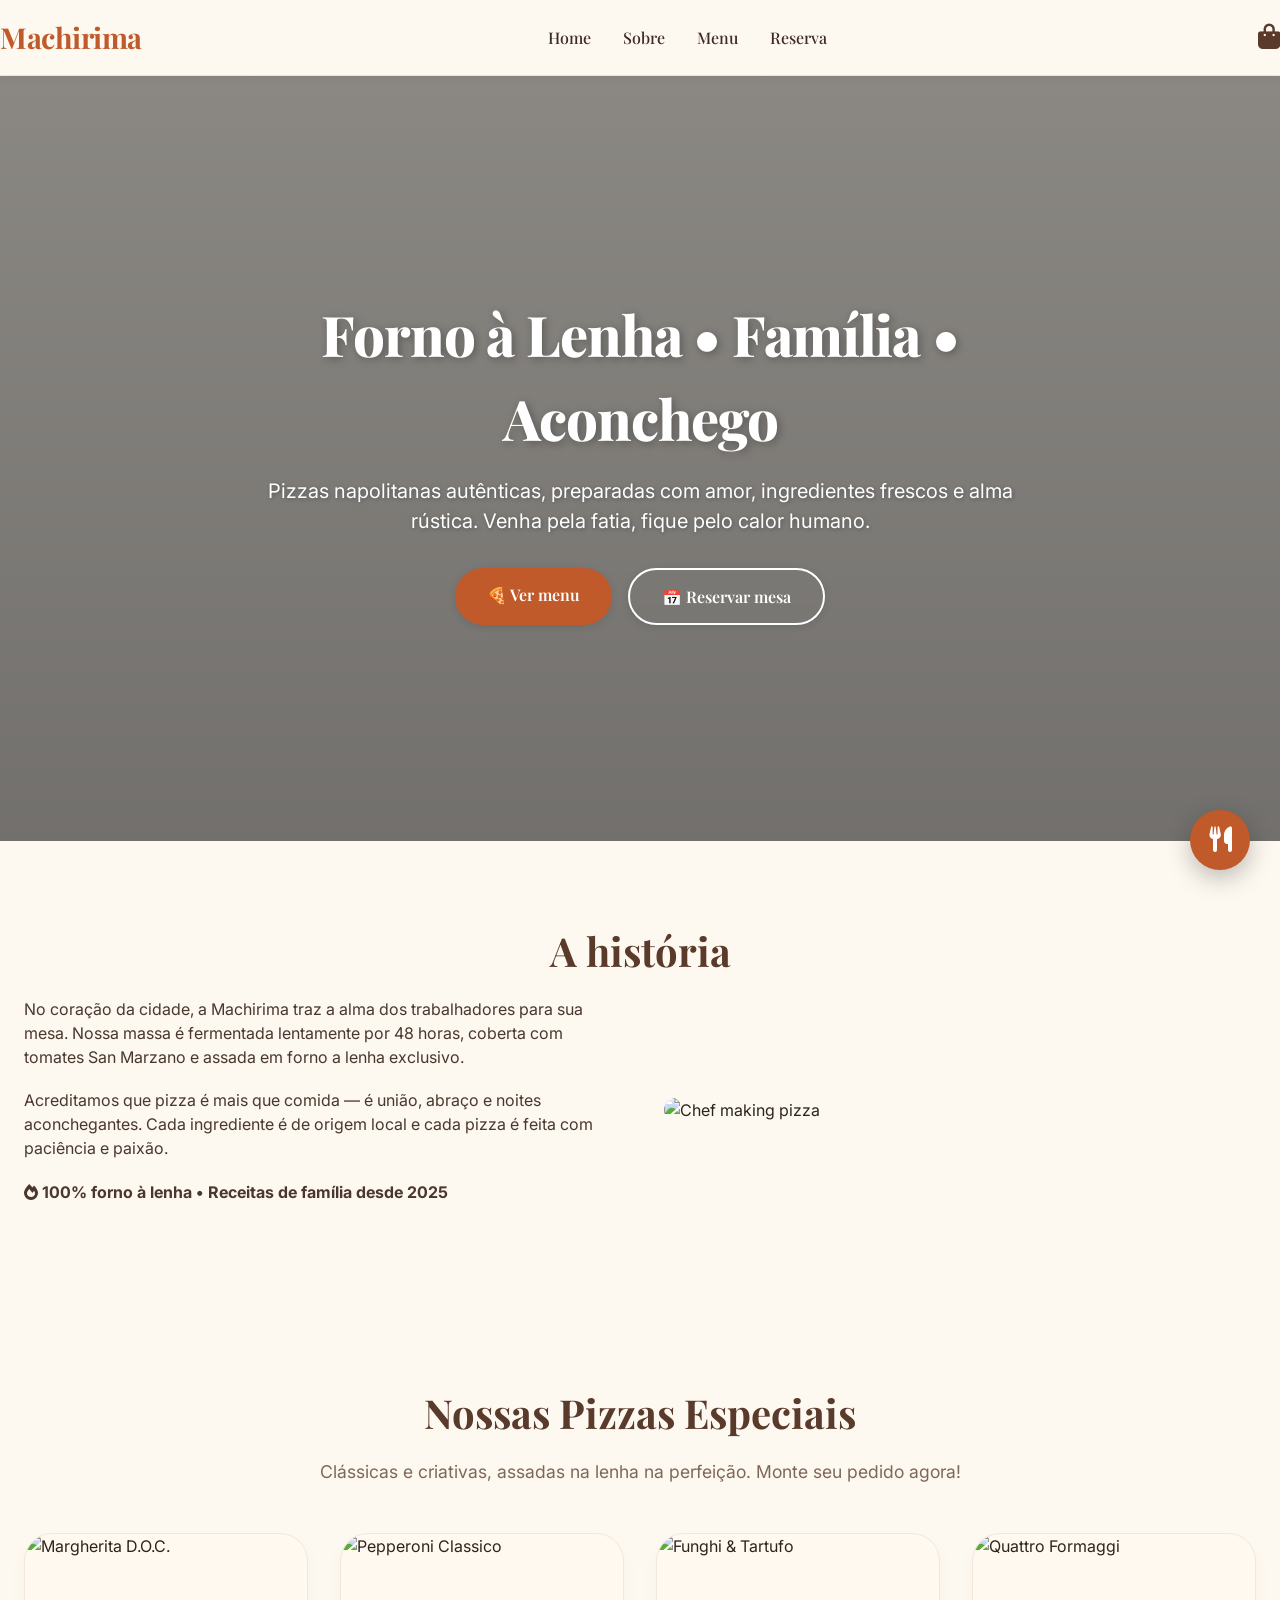
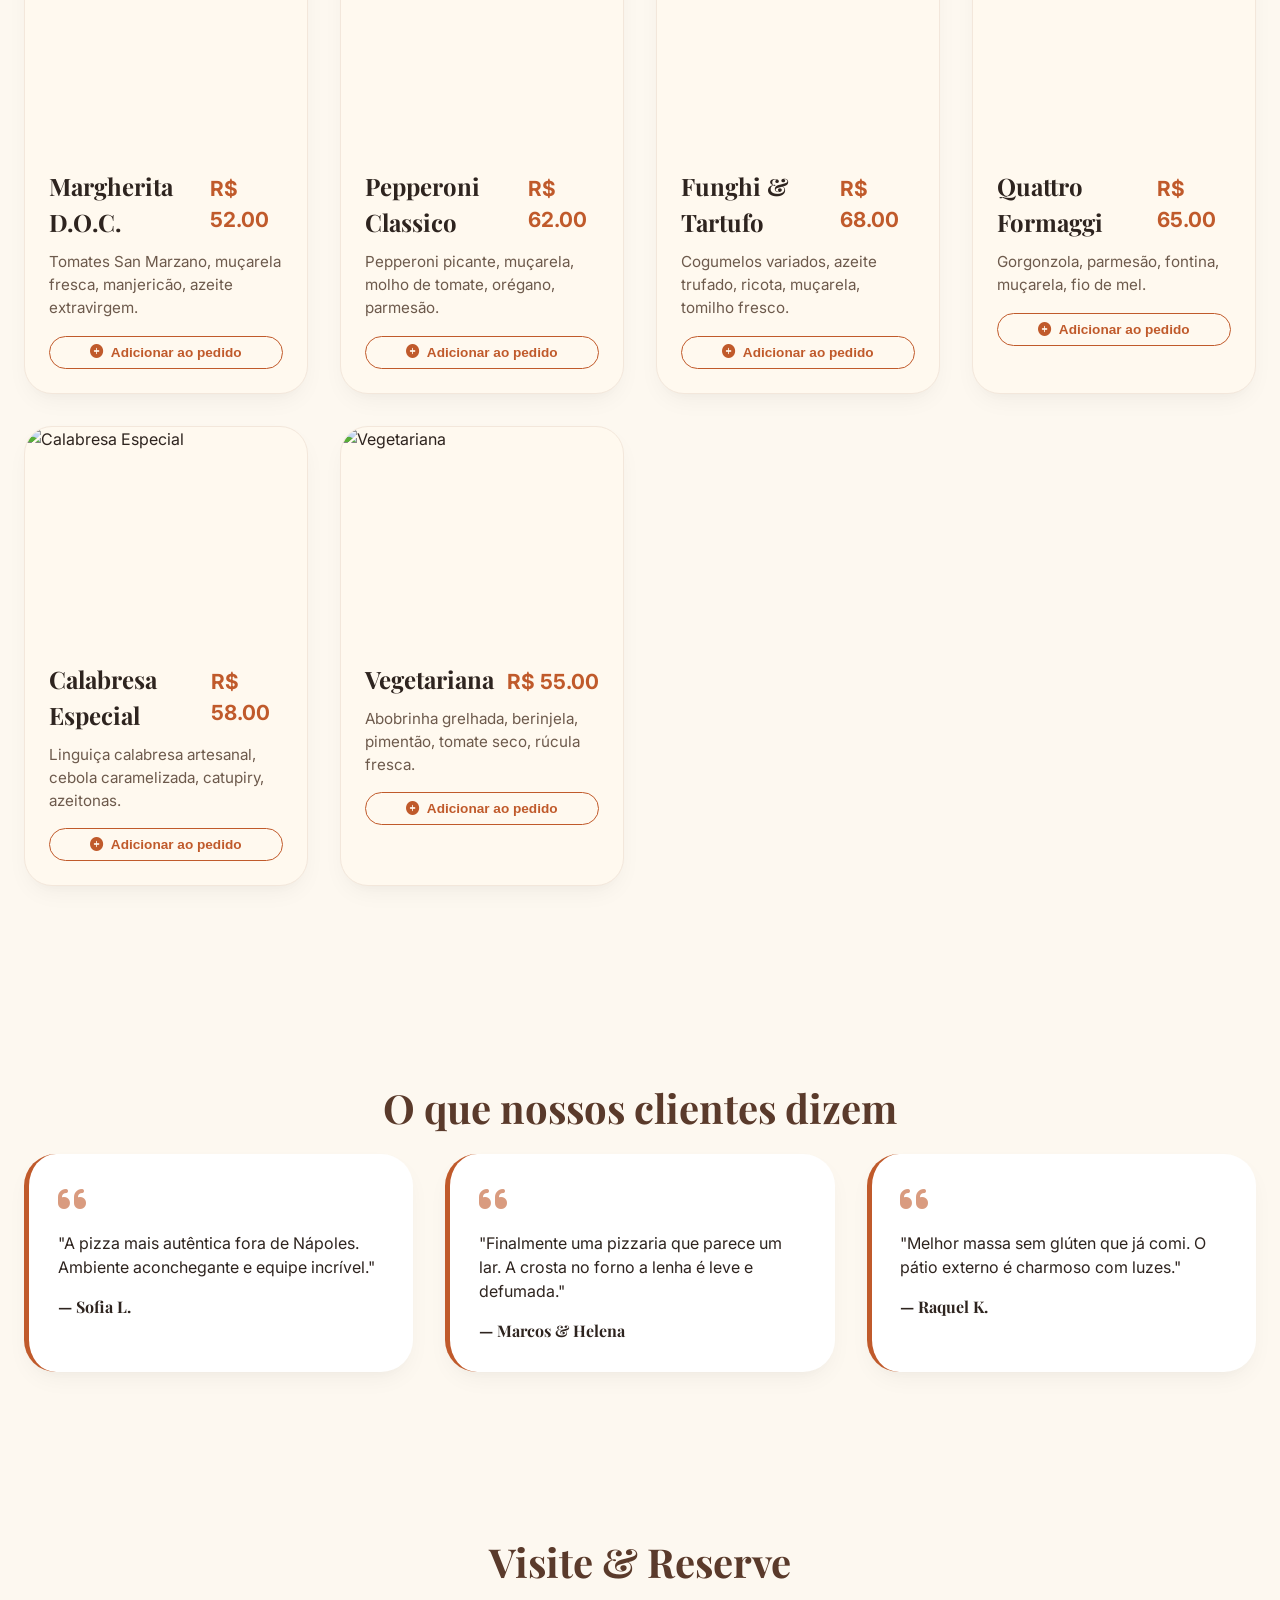
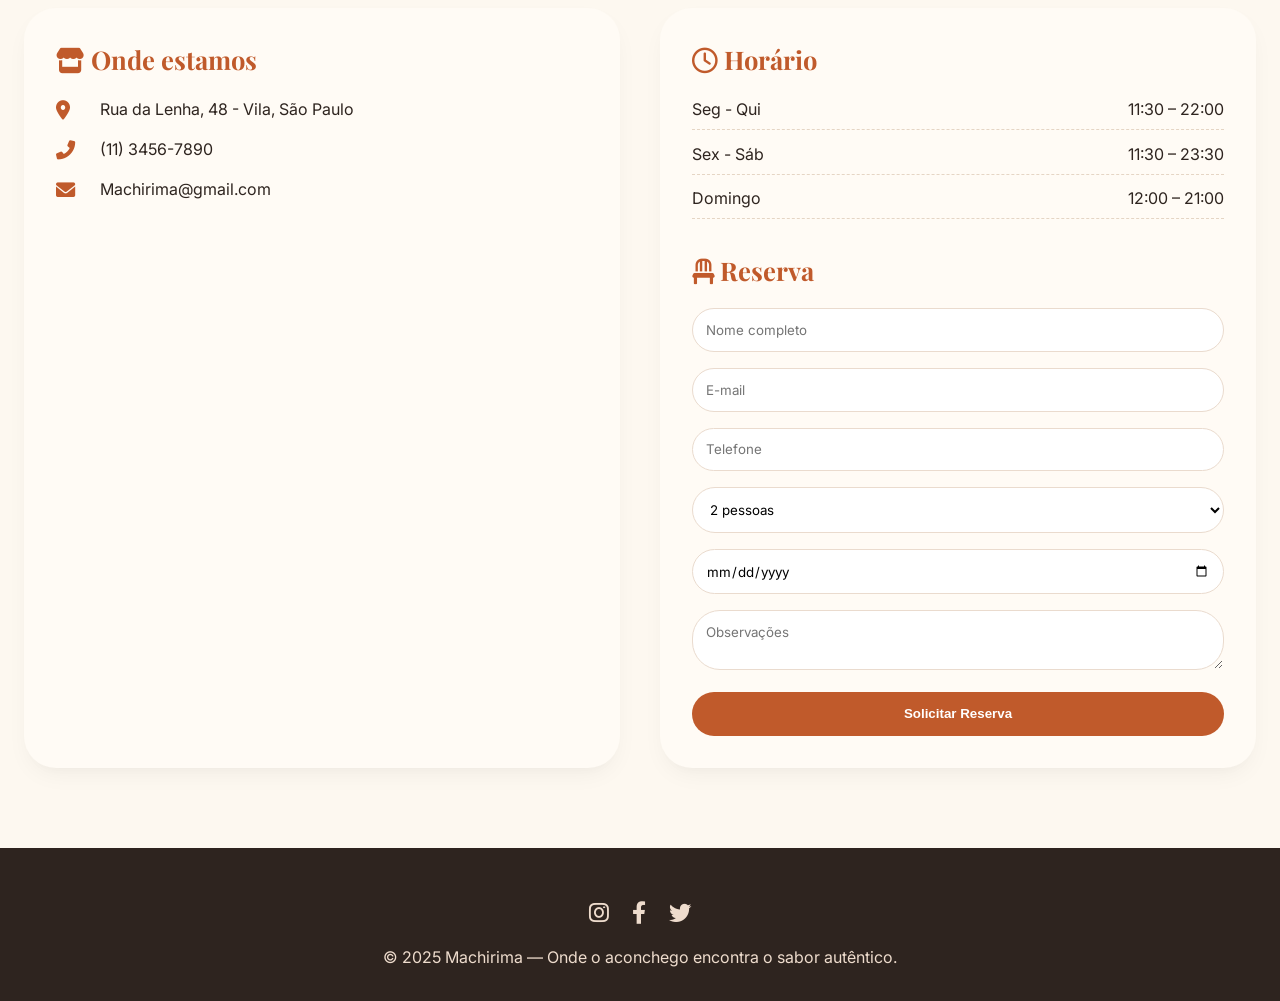
==== commit 6ea29ac5: "index.html" ====
--- a/index.html
+++ b/index.html
@@ -7,113 +7,1035 @@
     <link href="https://fonts.googleapis.com/css2?family=Inter:opsz,wght@14..32,300;14..32,400;14..32,500;14..32,600;14..32,700&family=Playfair+Display:wght@400;500;600;700;800&display=swap" rel="stylesheet">
     <link rel="stylesheet" href="https://cdnjs.cloudflare.com/ajax/libs/font-awesome/6.0.0-beta3/css/all.min.css">
     <style>
-        * { margin: 0; padding: 0; box-sizing: border-box; }
-        body { font-family: 'Inter', sans-serif; background: #FDF8F0; color: #2E241F; line-height: 1.5; }
-        h1, h2, h3, h4, .logo, .btn { font-family: 'Playfair Display', serif; }
-        :root { --terracotta: #C05A2B; --deep-wood: #5A3A2B; --cream: #FFF9EF; --shadow-sm: 0 10px 25px -5px rgba(0,0,0,0.05); --shadow-md: 0 20px 25px -12px rgba(0,0,0,0.1); }
-        .container { max-width: 1280px; margin: 0 auto; padding: 0 1.5rem; }
-        header { background: rgba(253,248,240,0.96); backdrop-filter: blur(2px); position: sticky; top: 0; z-index: 100; box-shadow: 0 2px 15px rgba(0,0,0,0.03); border-bottom: 1px solid #F2E5D4; }
-        .navbar { display: flex; justify-content: space-between; align-items: center; padding: 1rem 0; flex-wrap: wrap; }
-        .logo { font-size: 1.8rem; font-weight: 700; color: var(--terracotta); text-decoration: none; }
-        .nav-links { display: flex; gap: 2rem; list-style: none; }
-        .nav-links a { text-decoration: none; font-weight: 500; color: #3E2A24; transition: color 0.2s; }
-        .nav-links a:hover { color: var(--terracotta); }
-        .hamburger { display: none; font-size: 1.8rem; cursor: pointer; color: var(--deep-wood); }
-        .cart-icon { position: relative; cursor: pointer; font-size: 1.6rem; color: var(--deep-wood); margin-left: 1.5rem; text-decoration: none; }
-        .cart-badge { position: absolute; top: -8px; right: -10px; background: var(--terracotta); color: white; border-radius: 50%; width: 22px; height: 22px; font-size: 0.75rem; display: flex; align-items: center; justify-content: center; font-weight: 700; display: none; }
-        .hero { background: linear-gradient(rgba(0,0,0,0.45), rgba(0,0,0,0.55)), url('https://images.unsplash.com/photo-1590947132387-155cc02f3212?q=80&w=2070'); background-size: cover; background-position: center 35%; height: 85vh; min-height: 550px; display: flex; align-items: center; text-align: center; color: white; }
-        .hero-content h1 { font-size: 3.5rem; font-weight: 800; text-shadow: 2px 2px 8px rgba(0,0,0,0.3); margin-bottom: 1rem; }
-        .hero-content p { font-size: 1.25rem; margin-bottom: 2rem; }
-        .btn-group { display: flex; gap: 1rem; justify-content: center; flex-wrap: wrap; }
-        .btn { display: inline-block; background: var(--terracotta); color: white; padding: 0.9rem 2rem; border-radius: 50px; text-decoration: none; font-weight: 600; transition: 0.25s; border: none; cursor: pointer; font-size: 1rem; }
-        .btn-outline { background: transparent; border: 2px solid white; backdrop-filter: blur(2px); }
-        .btn-outline:hover { background: white; color: var(--terracotta); }
-        .btn:hover { background: #9E401C; transform: translateY(-3px); }
-        section { padding: 5rem 0; }
-        .section-title { text-align: center; font-size: 2.5rem; font-weight: 700; color: var(--deep-wood); margin-bottom: 1rem; }
-        .section-sub { text-align: center; color: #7F6858; max-width: 680px; margin: 0 auto 3rem; font-size: 1.1rem; }
-        .about-grid { display: flex; gap: 3rem; align-items: center; flex-wrap: wrap; }
-        .about-text { flex: 1; } .about-text p { margin-bottom: 1.2rem; color: #4A372E; }
-        .about-img { flex: 1; border-radius: 24px; overflow: hidden; box-shadow: var(--shadow-md); }
-        .about-img img { width: 100%; display: block; transition: 0.4s; }
-        .about-img:hover img { transform: scale(1.02); }
-        .testimonial-grid { display: flex; gap: 2rem; flex-wrap: wrap; justify-content: center; }
-        .testimonial-card { background: white; padding: 1.8rem; border-radius: 32px; flex: 1; min-width: 260px; box-shadow: var(--shadow-sm); border-left: 5px solid var(--terracotta); }
-        .testimonial-card i { color: var(--terracotta); font-size: 2rem; opacity: 0.6; margin-bottom: 1rem; }
-        .contact-wrapper { display: flex; flex-wrap: wrap; gap: 2.5rem; }
-        .contact-info, .hours-info { flex: 1; background: #FFFBF5; padding: 2rem; border-radius: 32px; box-shadow: var(--shadow-sm); }
-        .contact-detail { display: flex; align-items: center; gap: 1rem; margin-bottom: 1rem; }
-        .contact-detail i { width: 28px; color: var(--terracotta); }
-        .hours-list p { display: flex; justify-content: space-between; border-bottom: 1px dashed #E5D5C4; padding-bottom: 0.5rem; margin-bottom: 0.7rem; }
-        .reserve-form input, .reserve-form textarea, .reserve-form select { width: 100%; padding: 0.8rem; margin-bottom: 1rem; border: 1px solid #EADBCE; border-radius: 28px; font-family: 'Inter', sans-serif; background: white; }
-        .reserve-form button { width: 100%; background: var(--terracotta); border: none; padding: 0.9rem; border-radius: 40px; font-weight: bold; color: white; cursor: pointer; }
-        footer { background: #2E241F; color: #EEDCCD; padding: 2rem 0; text-align: center; }
-        .social-icons a { color: #EEDCCD; font-size: 1.4rem; margin: 0 0.6rem; transition: 0.2s; } .social-icons a:hover { color: var(--terracotta); }
-        .floating-btn { position: fixed; bottom: 30px; right: 30px; width: 60px; height: 60px; background: var(--terracotta); color: white; border: none; border-radius: 50%; font-size: 1.6rem; cursor: pointer; z-index: 200; box-shadow: 0 8px 25px rgba(0,0,0,0.25); display: flex; align-items: center; justify-content: center; text-decoration: none; animation: bounce 2s infinite; }
-        .floating-btn:hover { background: #9E401C; transform: translateY(-5px); }
-        @keyframes bounce { 0%,100% { transform: translateY(0); } 50% { transform: translateY(-6px); } }
+        * {
+            margin: 0;
+            padding: 0;
+            box-sizing: border-box;
+        }
+
+        body {
+            font-family: 'Inter', sans-serif;
+            background-color: #FDF8F0;
+            color: #2E241F;
+            line-height: 1.5;
+            overflow-x: hidden;
+        }
+
+        h1, h2, h3, h4, .logo, .nav-links a, .btn, .card-title, .special-title {
+            font-family: 'Playfair Display', serif;
+        }
+
+        :root {
+            --warm-bg: #FDF8F0;
+            --terracotta: #C05A2B;
+            --deep-wood: #5A3A2B;
+            --olive-green: #6F4E2E;
+            --cream: #FFF9EF;
+            --shadow-sm: 0 10px 25px -5px rgba(0, 0, 0, 0.05), 0 8px 10px -6px rgba(0, 0, 0, 0.02);
+            --shadow-md: 0 20px 25px -12px rgba(0, 0, 0, 0.1);
+            --cart-width: 420px;
+        }
+
+        .container {
+            max-width: 1280px;
+            margin: 0 auto;
+            padding: 0 1.5rem;
+        }
+
+        /* Header */
+        header {
+            background: rgba(253, 248, 240, 0.96);
+            backdrop-filter: blur(2px);
+            position: sticky;
+            top: 0;
+            z-index: 100;
+            box-shadow: 0 2px 15px rgba(0, 0, 0, 0.03);
+            border-bottom: 1px solid #F2E5D4;
+        }
+
+        .navbar {
+            display: flex;
+            justify-content: space-between;
+            align-items: center;
+            padding: 1rem 0;
+            flex-wrap: wrap;
+        }
+
+        .logo {
+            font-size: 1.8rem;
+            font-weight: 700;
+            color: var(--terracotta);
+            letter-spacing: -0.5px;
+            text-decoration: none;
+        }
+
+        .logo span {
+            font-weight: 400;
+            color: var(--deep-wood);
+            font-size: 1.2rem;
+        }
+
+        .nav-links {
+            display: flex;
+            gap: 2rem;
+            list-style: none;
+            transition: all 0.3s ease;
+        }
+
+        .nav-links li a {
+            text-decoration: none;
+            font-weight: 500;
+            color: #3E2A24;
+            transition: color 0.2s;
+            font-size: 1rem;
+        }
+
+        .nav-links li a:hover,
+        .nav-links li a.active {
+            color: var(--terracotta);
+        }
+
+        .hamburger {
+            display: none;
+            font-size: 1.8rem;
+            cursor: pointer;
+            color: var(--deep-wood);
+        }
+
+        .cart-icon {
+            position: relative;
+            cursor: pointer;
+            font-size: 1.6rem;
+            color: var(--deep-wood);
+            margin-left: 1.5rem;
+            transition: color 0.2s;
+        }
+        .cart-icon:hover {
+            color: var(--terracotta);
+        }
+        .cart-badge {
+            position: absolute;
+            top: -8px;
+            right: -10px;
+            background: var(--terracotta);
+            color: white;
+            border-radius: 50%;
+            width: 22px;
+            height: 22px;
+            font-size: 0.75rem;
+            display: flex;
+            align-items: center;
+            justify-content: center;
+            font-weight: 700;
+            font-family: 'Inter', sans-serif;
+        }
+
+        /* Hero */
+        .hero {
+            background: linear-gradient(rgba(0, 0, 0, 0.45), rgba(0, 0, 0, 0.55)), url('https://images.unsplash.com/photo-1590947132387-155cc02f3212?q=80&w=2070&auto=format');
+            background-size: cover;
+            background-position: center 35%;
+            height: 85vh;
+            min-height: 550px;
+            display: flex;
+            align-items: center;
+            text-align: center;
+            color: white;
+        }
+
+        .hero-content {
+            max-width: 800px;
+            margin: 0 auto;
+            padding: 0 1rem;
+        }
+
+        .hero-content h1 {
+            font-size: 3.5rem;
+            font-weight: 800;
+            letter-spacing: -0.02em;
+            margin-bottom: 1rem;
+            text-shadow: 2px 2px 8px rgba(0, 0, 0, 0.3);
+        }
+
+        .hero-content p {
+            font-size: 1.25rem;
+            margin-bottom: 2rem;
+            font-weight: 400;
+            text-shadow: 1px 1px 4px rgba(0, 0, 0, 0.3);
+        }
+
+        .btn-group {
+            display: flex;
+            gap: 1rem;
+            justify-content: center;
+            flex-wrap: wrap;
+        }
+
+        .btn {
+            display: inline-block;
+            background: var(--terracotta);
+            color: white;
+            padding: 0.9rem 2rem;
+            border-radius: 50px;
+            text-decoration: none;
+            font-weight: 600;
+            transition: all 0.25s;
+            border: none;
+            cursor: pointer;
+            font-size: 1rem;
+            box-shadow: 0 2px 8px rgba(0, 0, 0, 0.1);
+        }
+
+        .btn-outline {
+            background: transparent;
+            border: 2px solid white;
+            backdrop-filter: blur(2px);
+        }
+        .btn-outline:hover {
+            background: white;
+            color: var(--terracotta);
+            border-color: white;
+        }
+        .btn:hover {
+            background: #9E401C;
+            transform: translateY(-3px);
+            box-shadow: 0 12px 20px -12px rgba(0, 0, 0, 0.3);
+        }
+
+        section {
+            padding: 5rem 0;
+        }
+
+        .section-title {
+            text-align: center;
+            font-size: 2.5rem;
+            font-weight: 700;
+            color: var(--deep-wood);
+            margin-bottom: 1rem;
+        }
+        .section-sub {
+            text-align: center;
+            color: #7F6858;
+            max-width: 680px;
+            margin: 0 auto 3rem auto;
+            font-size: 1.1rem;
+        }
+
+        /* About */
+        .about-grid {
+            display: flex;
+            gap: 3rem;
+            align-items: center;
+            flex-wrap: wrap;
+        }
+        .about-text {
+            flex: 1;
+        }
+        .about-text h3 {
+            font-size: 1.8rem;
+            color: var(--terracotta);
+            margin-bottom: 1rem;
+        }
+        .about-text p {
+            margin-bottom: 1.2rem;
+            color: #4A372E;
+        }
+        .about-img {
+            flex: 1;
+            border-radius: 24px;
+            overflow: hidden;
+            box-shadow: var(--shadow-md);
+        }
+        .about-img img {
+            width: 100%;
+            height: 100%;
+            object-fit: cover;
+            display: block;
+            transition: transform 0.4s;
+        }
+        .about-img:hover img {
+            transform: scale(1.02);
+        }
+
+        /* Menu (interactive) */
+        .menu-grid {
+            display: grid;
+            grid-template-columns: repeat(auto-fit, minmax(280px, 1fr));
+            gap: 2rem;
+            margin-bottom: 2rem;
+        }
+        .menu-card {
+            background: var(--cream);
+            border-radius: 28px;
+            overflow: hidden;
+            transition: all 0.3s ease;
+            box-shadow: var(--shadow-sm);
+            border: 1px solid #F3E7DB;
+        }
+        .menu-card:hover {
+            transform: translateY(-8px);
+            box-shadow: var(--shadow-md);
+        }
+        .card-img {
+            height: 210px;
+            overflow: hidden;
+        }
+        .card-img img {
+            width: 100%;
+            height: 100%;
+            object-fit: cover;
+            transition: transform 0.5s;
+        }
+        .menu-card:hover .card-img img {
+            transform: scale(1.05);
+        }
+        .card-content {
+            padding: 1.5rem;
+        }
+        .card-title {
+            font-size: 1.5rem;
+            font-weight: 700;
+            display: flex;
+            justify-content: space-between;
+            align-items: baseline;
+            margin-bottom: 0.5rem;
+        }
+        .price {
+            color: var(--terracotta);
+            font-weight: 700;
+            font-size: 1.3rem;
+            font-family: 'Inter', sans-serif;
+        }
+        .card-desc {
+            color: #6D5A4C;
+            margin: 0.7rem 0 1rem;
+            font-size: 0.95rem;
+        }
+        .add-btn {
+            background: none;
+            border: 1.5px solid var(--terracotta);
+            color: var(--terracotta);
+            padding: 0.5rem 1.2rem;
+            border-radius: 40px;
+            font-weight: 600;
+            cursor: pointer;
+            transition: 0.2s;
+            font-size: 0.85rem;
+            display: inline-flex;
+            align-items: center;
+            gap: 0.4rem;
+            width: 100%;
+            justify-content: center;
+        }
+        .add-btn:hover {
+            background: var(--terracotta);
+            color: white;
+        }
+
+        /* Carrinho (side panel) */
+        .cart-overlay {
+            position: fixed;
+            top: 0;
+            left: 0;
+            width: 100%;
+            height: 100%;
+            background: rgba(0,0,0,0.4);
+            z-index: 200;
+            opacity: 0;
+            pointer-events: none;
+            transition: opacity 0.3s;
+        }
+        .cart-overlay.open {
+            opacity: 1;
+            pointer-events: all;
+        }
+        .cart-panel {
+            position: fixed;
+            top: 0;
+            right: 0;
+            width: var(--cart-width);
+            max-width: 100%;
+            height: 100vh;
+            background: #FFFBF5;
+            box-shadow: -5px 0 30px rgba(0,0,0,0.15);
+            z-index: 201;
+            transform: translateX(100%);
+            transition: transform 0.4s cubic-bezier(0.4, 0, 0.2, 1);
+            display: flex;
+            flex-direction: column;
+            overflow-y: auto;
+        }
+        .cart-overlay.open .cart-panel {
+            transform: translateX(0);
+        }
+        .cart-header {
+            padding: 1.5rem 1.5rem 1rem;
+            border-bottom: 1px solid #F2E5D4;
+            display: flex;
+            justify-content: space-between;
+            align-items: center;
+        }
+        .cart-header h2 {
+            font-family: 'Playfair Display', serif;
+            font-size: 1.6rem;
+            color: var(--deep-wood);
+        }
+        .cart-close {
+            background: none;
+            border: none;
+            font-size: 1.4rem;
+            cursor: pointer;
+            color: #8B6F5E;
+        }
+        .cart-items {
+            flex: 1;
+            padding: 1.5rem;
+            overflow-y: auto;
+        }
+        .cart-item {
+            display: flex;
+            align-items: center;
+            gap: 1rem;
+            margin-bottom: 1.5rem;
+            background: white;
+            padding: 1rem;
+            border-radius: 18px;
+            box-shadow: 0 2px 8px rgba(0,0,0,0.04);
+        }
+        .cart-item-img {
+            width: 60px;
+            height: 60px;
+            border-radius: 14px;
+            object-fit: cover;
+        }
+        .cart-item-info {
+            flex: 1;
+        }
+        .cart-item-info h4 {
+            font-family: 'Playfair Display', serif;
+            font-size: 1.1rem;
+            margin-bottom: 0.2rem;
+        }
+        .cart-item-info .item-price {
+            color: var(--terracotta);
+            font-weight: 600;
+            font-size: 0.95rem;
+        }
+        .qty-control {
+            display: flex;
+            align-items: center;
+            gap: 0.6rem;
+            margin-top: 0.3rem;
+        }
+        .qty-btn {
+            background: #F7EDE2;
+            border: none;
+            width: 26px;
+            height: 26px;
+            border-radius: 50%;
+            font-weight: bold;
+            cursor: pointer;
+            color: var(--deep-wood);
+        }
+        .qty-btn:hover {
+            background: var(--terracotta);
+            color: white;
+        }
+        .remove-item {
+            background: none;
+            border: none;
+            color: #B08A7A;
+            cursor: pointer;
+            font-size: 1.1rem;
+        }
+        .remove-item:hover {
+            color: var(--terracotta);
+        }
+        .cart-footer {
+            padding: 1.5rem;
+            border-top: 1px solid #F2E5D4;
+            background: #FFFBF5;
+        }
+        .cart-total-line {
+            display: flex;
+            justify-content: space-between;
+            margin-bottom: 0.6rem;
+            font-size: 0.95rem;
+        }
+        .cart-total-line.total {
+            font-weight: 700;
+            font-size: 1.2rem;
+            margin-top: 0.5rem;
+        }
+        .btn-checkout {
+            width: 100%;
+            background: var(--terracotta);
+            color: white;
+            border: none;
+            padding: 1rem;
+            border-radius: 40px;
+            font-weight: 600;
+            font-size: 1.1rem;
+            cursor: pointer;
+            margin-top: 1.2rem;
+            transition: 0.2s;
+        }
+        .btn-checkout:hover {
+            background: #9E401C;
+        }
+        .btn-checkout:disabled {
+            background: #C0A088;
+            cursor: not-allowed;
+        }
+        .checkout-form {
+            display: none;
+            padding: 0 1.5rem 1.5rem;
+            flex-direction: column;
+        }
+        .checkout-form.active {
+            display: flex;
+        }
+        .checkout-form h3 {
+            font-family: 'Playfair Display', serif;
+            color: var(--deep-wood);
+            margin-bottom: 1rem;
+        }
+        .form-group {
+            margin-bottom: 1rem;
+        }
+        .form-group label {
+            display: block;
+            font-weight: 500;
+            margin-bottom: 0.3rem;
+            color: #4A372E;
+        }
+        .form-group input,
+        .form-group select,
+        .form-group textarea {
+            width: 100%;
+            padding: 0.8rem;
+            border: 1px solid #EADBCE;
+            border-radius: 14px;
+            font-family: 'Inter', sans-serif;
+            background: white;
+        }
+        .form-group textarea {
+            resize: vertical;
+        }
+        .btn-back-cart {
+            background: none;
+            border: 1px solid #C0A088;
+            color: #5A3A2B;
+            padding: 0.6rem 1rem;
+            border-radius: 30px;
+            cursor: pointer;
+            margin-bottom: 1rem;
+            font-size: 0.9rem;
+        }
+        .btn-confirm-order {
+            background: var(--terracotta);
+            color: white;
+            border: none;
+            padding: 1rem;
+            border-radius: 40px;
+            font-weight: 700;
+            font-size: 1.1rem;
+            cursor: pointer;
+            transition: 0.2s;
+        }
+        .btn-confirm-order:hover {
+            background: #9E401C;
+        }
+        .order-confirmation {
+            display: none;
+            flex-direction: column;
+            align-items: center;
+            text-align: center;
+            padding: 2rem 1.5rem;
+        }
+        .order-confirmation.active {
+            display: flex;
+        }
+        .order-confirmation i {
+            font-size: 4rem;
+            color: var(--terracotta);
+            margin-bottom: 1rem;
+        }
+        .order-confirmation h3 {
+            font-family: 'Playfair Display', serif;
+            font-size: 1.8rem;
+            margin-bottom: 0.5rem;
+        }
+        .order-number {
+            background: #F7EDE2;
+            padding: 0.4rem 1.2rem;
+            border-radius: 30px;
+            font-weight: 700;
+            color: var(--terracotta);
+            margin: 1rem 0;
+        }
+        .btn-close-confirm {
+            background: var(--deep-wood);
+            color: white;
+            border: none;
+            padding: 0.8rem 2rem;
+            border-radius: 30px;
+            font-weight: 600;
+            margin-top: 1rem;
+            cursor: pointer;
+        }
+
+        /* Toast */
+        .toast-msg {
+            position: fixed;
+            bottom: 30px;
+            left: 50%;
+            transform: translateX(-50%);
+            background: #2E241F;
+            color: #FCE9D8;
+            padding: 12px 24px;
+            border-radius: 60px;
+            font-size: 0.9rem;
+            z-index: 300;
+            opacity: 0;
+            transition: opacity 0.3s;
+            pointer-events: none;
+            font-weight: 500;
+            box-shadow: 0 4px 12px rgba(0, 0, 0, 0.2);
+        }
+        .toast-msg.show {
+            opacity: 1;
+        }
+
+        /* Testimonials */
+        .testimonial-grid {
+            display: flex;
+            gap: 2rem;
+            flex-wrap: wrap;
+            justify-content: center;
+        }
+        .testimonial-card {
+            background: white;
+            padding: 1.8rem;
+            border-radius: 32px;
+            flex: 1;
+            min-width: 260px;
+            box-shadow: var(--shadow-sm);
+            border-left: 5px solid var(--terracotta);
+        }
+        .testimonial-card i {
+            color: var(--terracotta);
+            font-size: 2rem;
+            opacity: 0.6;
+            margin-bottom: 1rem;
+        }
+
+        /* Contact */
+        .contact-wrapper {
+            display: flex;
+            flex-wrap: wrap;
+            gap: 2.5rem;
+        }
+        .contact-info,
+        .hours-info {
+            flex: 1;
+            background: #FFFBF5;
+            padding: 2rem;
+            border-radius: 32px;
+            box-shadow: var(--shadow-sm);
+        }
+        .contact-info h3,
+        .hours-info h3 {
+            font-size: 1.6rem;
+            color: var(--terracotta);
+            margin-bottom: 1.2rem;
+        }
+        .contact-detail {
+            display: flex;
+            align-items: center;
+            gap: 1rem;
+            margin-bottom: 1rem;
+            font-size: 1rem;
+        }
+        .contact-detail i {
+            width: 28px;
+            color: var(--terracotta);
+            font-size: 1.2rem;
+        }
+        .hours-list p {
+            margin-bottom: 0.7rem;
+            display: flex;
+            justify-content: space-between;
+            border-bottom: 1px dashed #E5D5C4;
+            padding-bottom: 0.5rem;
+        }
+        .reserve-form input,
+        .reserve-form textarea,
+        .reserve-form select {
+            width: 100%;
+            padding: 0.8rem;
+            margin-bottom: 1rem;
+            border: 1px solid #EADBCE;
+            border-radius: 28px;
+            font-family: 'Inter', sans-serif;
+            background: white;
+        }
+        .reserve-form button {
+            width: 100%;
+            background: var(--terracotta);
+            border: none;
+            padding: 0.9rem;
+            border-radius: 40px;
+            font-weight: bold;
+            color: white;
+            cursor: pointer;
+            transition: 0.2s;
+        }
+
+        footer {
+            background: #2E241F;
+            color: #EEDCCD;
+            padding: 2rem 0;
+            text-align: center;
+        }
+        .social-icons {
+            margin: 1rem 0;
+        }
+        .social-icons a {
+            color: #EEDCCD;
+            font-size: 1.4rem;
+            margin: 0 0.6rem;
+            transition: color 0.2s;
+        }
+        .social-icons a:hover {
+            color: var(--terracotta);
+        }
+
+        /* Floating button & modal */
+        .floating-menu-btn {
+            position: fixed;
+            bottom: 30px;
+            right: 30px;
+            width: 60px;
+            height: 60px;
+            background: var(--terracotta);
+            color: white;
+            border: none;
+            border-radius: 50%;
+            font-size: 1.6rem;
+            cursor: pointer;
+            z-index: 200;
+            box-shadow: 0 8px 25px rgba(0, 0, 0, 0.25);
+            transition: all 0.3s ease;
+            display: flex;
+            align-items: center;
+            justify-content: center;
+            animation: subtle-bounce 2s infinite;
+        }
+        .floating-menu-btn:hover {
+            background: #9E401C;
+            transform: translateY(-5px) scale(1.05);
+            box-shadow: 0 14px 30px rgba(0, 0, 0, 0.3);
+        }
+        @keyframes subtle-bounce {
+            0%, 100% { transform: translateY(0); }
+            50% { transform: translateY(-6px); }
+        }
+        .modal-overlay {
+            position: fixed;
+            top: 0; left: 0;
+            width: 100%; height: 100%;
+            background: rgba(0,0,0,0.6);
+            backdrop-filter: blur(4px);
+            z-index: 300;
+            display: flex;
+            align-items: center;
+            justify-content: center;
+            opacity: 0;
+            pointer-events: none;
+            transition: opacity 0.3s ease;
+        }
+        .modal-overlay.active {
+            opacity: 1;
+            pointer-events: all;
+        }
+        .modal-dialog {
+            background: #FFFBF5;
+            border-radius: 32px;
+            padding: 2.5rem 2rem 2rem;
+            max-width: 420px;
+            width: 90%;
+            box-shadow: 0 25px 50px rgba(0,0,0,0.3);
+            position: relative;
+            text-align: center;
+            transform: translateY(20px);
+            transition: transform 0.3s ease;
+        }
+        .modal-overlay.active .modal-dialog {
+            transform: translateY(0);
+        }
+        .modal-close {
+            position: absolute;
+            top: 15px; right: 20px;
+            background: none;
+            border: none;
+            font-size: 1.6rem;
+            cursor: pointer;
+            color: #8B6F5E;
+            transition: 0.2s;
+        }
+        .modal-close:hover {
+            color: var(--terracotta);
+            transform: rotate(90deg);
+        }
+        .modal-title {
+            font-family: 'Playfair Display', serif;
+            font-size: 2rem;
+            color: var(--deep-wood);
+            margin-bottom: 0.5rem;
+        }
+        .modal-subtitle {
+            color: #7F6858;
+            margin-bottom: 2rem;
+            font-size: 0.95rem;
+        }
+        .menu-link-list {
+            list-style: none;
+            display: flex;
+            flex-direction: column;
+            gap: 1rem;
+        }
+        .menu-link-list li a {
+            display: flex;
+            align-items: center;
+            gap: 1rem;
+            padding: 1rem 1.5rem;
+            background: white;
+            border-radius: 20px;
+            text-decoration: none;
+            color: #3E2A24;
+            font-weight: 600;
+            font-size: 1.05rem;
+            border: 2px solid transparent;
+            transition: all 0.25s;
+            box-shadow: 0 2px 8px rgba(0,0,0,0.04);
+        }
+        .menu-link-list li a:hover {
+            border-color: var(--terracotta);
+            background: #FFF5ED;
+            transform: translateY(-2px);
+            box-shadow: 0 8px 20px rgba(0,0,0,0.08);
+        }
+        .menu-link-list li a i {
+            font-size: 1.4rem;
+            width: 32px;
+            text-align: center;
+            color: var(--terracotta);
+        }
+        .menu-link-list li a .external-icon {
+            margin-left: auto;
+            font-size: 0.8rem;
+            opacity: 0.6;
+            color: #8B6F5E;
+        }
+
         @media (max-width: 860px) {
-            .nav-links { display: none; width: 100%; flex-direction: column; background: #FDF8F0; padding: 1.5rem 0; border-radius: 20px; gap: 1rem; text-align: center; }
-            .nav-links.active { display: flex; }
-            .hamburger { display: block; }
-            .hero-content h1 { font-size: 2.5rem; }
+            .nav-links {
+                display: none;
+                width: 100%;
+                flex-direction: column;
+                background: #FDF8F0;
+                padding: 1.5rem 0;
+                border-radius: 20px;
+                gap: 1rem;
+                text-align: center;
+                margin-top: 0.5rem;
+            }
+            .nav-links.active {
+                display: flex;
+            }
+            .hamburger {
+                display: block;
+            }
+            .hero-content h1 {
+                font-size: 2.5rem;
+            }
+            .section-title {
+                font-size: 2rem;
+            }
+            .floating-menu-btn {
+                bottom: 20px; right: 20px;
+                width: 52px; height: 52px;
+                font-size: 1.3rem;
+            }
+            .cart-panel {
+                width: 100%;
+            }
         }
     </style>
 </head>
 <body>
+
+    <!-- Toast -->
+    <div id="toast" class="toast-msg"></div>
+
+    <!-- Carrinho (side panel) -->
+    <div class="cart-overlay" id="cartOverlay">
+        <div class="cart-panel" id="cartPanel">
+            <div class="cart-header">
+                <h2>🛒 Seu Pedido</h2>
+                <button class="cart-close" id="closeCart"><i class="fas fa-times"></i></button>
+            </div>
+            <div class="cart-items" id="cartItems"></div>
+            <div class="cart-footer" id="cartFooter">
+                <div class="cart-total-line"><span>Subtotal</span><span id="cartSubtotal">R$ 0,00</span></div>
+                <div class="cart-total-line"><span>Taxa de entrega</span><span>R$ 8,00</span></div>
+                <div class="cart-total-line total"><span>Total</span><span id="cartTotal">R$ 0,00</span></div>
+                <button class="btn-checkout" id="btnCheckout" disabled>Finalizar Pedido</button>
+                <button class="btn-back-cart" id="btnContinueShopping" style="width:100%; margin-top:0.5rem;">Continuar comprando</button>
+            </div>
+            <div class="checkout-form" id="checkoutForm">
+                <button class="btn-back-cart" id="btnBackToCart"><i class="fas fa-arrow-left"></i> Voltar ao carrinho</button>
+                <h3>📋 Dados de Entrega</h3>
+                <div class="form-group">
+                    <label>Nome completo</label>
+                    <input type="text" id="fullName" placeholder="Seu nome">
+                </div>
+                <div class="form-group">
+                    <label>Endereço</label>
+                    <input type="text" id="address" placeholder="Rua, número, bairro">
+                </div>
+                <div class="form-group">
+                    <label>Telefone</label>
+                    <input type="tel" id="phone" placeholder="(11) 99999-9999">
+                </div>
+                <div class="form-group">
+                    <label>Forma de pagamento</label>
+                    <select id="paymentMethod">
+                        <option value="Dinheiro">Dinheiro</option>
+                        <option value="Cartão de crédito">Cartão de crédito</option>
+                        <option value="Cartão de débito">Cartão de débito</option>
+                        <option value="Pix">Pix</option>
+                    </select>
+                </div>
+                <div class="form-group">
+                    <label>Observações</label>
+                    <textarea id="obs" rows="2" placeholder="Alguma observação?"></textarea>
+                </div>
+                <button class="btn-confirm-order" id="btnConfirmOrder">Confirmar Pedido</button>
+            </div>
+            <div class="order-confirmation" id="orderConfirmation">
+                <i class="fas fa-check-circle"></i>
+                <h3>Pedido Confirmado!</h3>
+                <p>Seu pedido está sendo preparado no nosso forno à lenha.</p>
+                <div class="order-number" id="orderNumberDisplay">Pedido #MACH-001</div>
+                <p>Tempo estimado: 35-45 min</p>
+                <button class="btn-close-confirm" id="btnCloseConfirm">Fechar</button>
+            </div>
+        </div>
+    </div>
+
+    <!-- Modal de menu digital -->
+    <div class="modal-overlay" id="menuModalOverlay">
+        <div class="modal-dialog">
+            <button class="modal-close" id="closeMenuModal"><i class="fas fa-times"></i></button>
+            <h2 class="modal-title">🍕 Menu Digital</h2>
+            <p class="modal-subtitle">Escolha como quer explorar o nosso cardápio:</p>
+            <ul class="menu-link-list">
+                <li><a href="#menu"><i class="fas fa-utensils"></i> Cardápio Interativo <span class="external-icon"><i class="fas fa-arrow-down"></i></span></a></li>
+                <li><a href="https://www.ifood.com.br" target="_blank"><i class="fas fa-motorcycle"></i> Delivery iFood <span class="external-icon"><i class="fas fa-external-link-alt"></i></span></a></li>
+                <li><a href="https://wa.me/5511999999999" target="_blank"><i class="fab fa-whatsapp"></i> WhatsApp <span class="external-icon"><i class="fas fa-external-link-alt"></i></span></a></li>
+                <li><a href="https://www.instagram.com" target="_blank"><i class="fab fa-instagram"></i> Instagram <span class="external-icon"><i class="fas fa-external-link-alt"></i></span></a></li>
+            </ul>
+        </div>
+    </div>
+
+    <!-- Floating button -->
+    <button class="floating-menu-btn" id="openMenuModal" aria-label="Abrir menu digital" title="Menu Digital">
+        <i class="fas fa-utensils"></i>
+    </button>
+
     <header>
         <div class="container navbar">
-            <a href="index.html" class="logo">Machirima</a>
+            <a href="#home" class="logo">Machirima</a>
             <div class="hamburger" id="hamburger"><i class="fas fa-bars"></i></div>
             <ul class="nav-links" id="navLinks">
                 <li><a href="#home">Home</a></li>
                 <li><a href="#about">Sobre</a></li>
-                <li><a href="menu.html">Cardápio</a></li>
+                <li><a href="#menu">Menu</a></li>
                 <li><a href="#contact">Reserva</a></li>
             </ul>
-            <a href="menu.html" class="cart-icon" id="cartLink">
+            <div class="cart-icon" id="cartToggle">
                 <i class="fas fa-shopping-bag"></i>
-                <span class="cart-badge" id="cartBadge">0</span>
-            </a>
+                <span class="cart-badge" id="cartBadge" style="display: none;">0</span>
+            </div>
         </div>
     </header>
 
     <main>
+        <!-- Hero -->
         <section id="home" class="hero">
             <div class="hero-content">
                 <h1>Forno à Lenha • Família • Aconchego</h1>
-                <p>Pizzas napolitanas autênticas, preparadas com amor, ingredientes frescos e alma rústica.</p>
+                <p>Pizzas napolitanas autênticas, preparadas com amor, ingredientes frescos e alma rústica. Venha pela fatia, fique pelo calor humano.</p>
                 <div class="btn-group">
-                    <a href="menu.html" class="btn">🍕 Ver Cardápio Completo</a>
-                    <a href="#contact" class="btn btn-outline">📅 Reservar Mesa</a>
+                    <a href="#menu" class="btn">🍕 Ver menu</a>
+                    <a href="#contact" class="btn btn-outline">📅 Reservar mesa</a>
                 </div>
             </div>
         </section>
 
+        <!-- About -->
         <section id="about">
             <div class="container">
                 <h2 class="section-title">A história</h2>
                 <div class="about-grid">
                     <div class="about-text">
-                        <p>No coração da cidade, a Machirima traz a alma dos trabalhadores para sua mesa. Massa fermentada 48h, tomates San Marzano, forno a lenha exclusivo.</p>
-                        <p>Acreditamos que pizza é união, abraço e noites aconchegantes. Cada ingrediente local, cada pizza feita com paciência e paixão.</p>
+                        <p>No coração da cidade, a Machirima traz a alma dos trabalhadores para sua mesa. Nossa massa é fermentada lentamente por 48 horas, coberta com tomates San Marzano e assada em forno a lenha exclusivo.</p>
+                        <p>Acreditamos que pizza é mais que comida — é união, abraço e noites aconchegantes. Cada ingrediente é de origem local e cada pizza é feita com paciência e paixão.</p>
+                        <p><i class="fas fa-fire"></i> <strong> 100% forno à lenha • Receitas de família desde 2025</strong></p>
                     </div>
-                    <div class="about-img"><img src="https://images.unsplash.com/photo-1604382354936-07c5d9983bd3?w=800" alt="Chef"></div>
+                    <div class="about-img">
+                        <img src="https://images.unsplash.com/photo-1604382354936-07c5d9983bd3?w=800&auto=format" alt="Chef making pizza" loading="lazy">
+                    </div>
                 </div>
             </div>
         </section>
 
-        <section id="testimonials">
+        <!-- Menu (interativo) -->
+        <section id="menu">
             <div class="container">
-                <h2 class="section-title">O que dizem nossos clientes</h2>
+                <h2 class="section-title">Nossas Pizzas Especiais</h2>
+                <p class="section-sub">Clássicas e criativas, assadas na lenha na perfeição. Monte seu pedido agora!</p>
+                <div class="menu-grid" id="menuGrid"></div>
+            </div>
+        </section>
+
+        <!-- Testimonials -->
+        <section style="background-color: #FDF8F0;">
+            <div class="container">
+                <h2 class="section-title">O que nossos clientes dizem</h2>
                 <div class="testimonial-grid">
-                    <div class="testimonial-card"><i class="fas fa-quote-left"></i><p>"A pizza mais autêntica fora de Nápoles!"</p><h4>— Sofia L.</h4></div>
-                    <div class="testimonial-card"><i class="fas fa-quote-left"></i><p>"Crosta leve e defumada, ambiente perfeito para um date."</p><h4>— Marcos & Helena</h4></div>
-                    <div class="testimonial-card"><i class="fas fa-quote-left"></i><p>"Melhor massa sem glúten, pátio charmoso."</p><h4>— Raquel K.</h4></div>
+                    <div class="testimonial-card">
+                        <i class="fas fa-quote-left"></i>
+                        <p>"A pizza mais autêntica fora de Nápoles. Ambiente aconchegante e equipe incrível."</p>
+                        <h4 style="margin-top: 1rem;">— Sofia L.</h4>
+                    </div>
+                    <div class="testimonial-card">
+                        <i class="fas fa-quote-left"></i>
+                        <p>"Finalmente uma pizzaria que parece um lar. A crosta no forno a lenha é leve e defumada."</p>
+                        <h4 style="margin-top: 1rem;">— Marcos & Helena</h4>
+                    </div>
+                    <div class="testimonial-card">
+                        <i class="fas fa-quote-left"></i>
+                        <p>"Melhor massa sem glúten que já comi. O pátio externo é charmoso com luzes."</p>
+                        <h4 style="margin-top: 1rem;">— Raquel K.</h4>
+                    </div>
                 </div>
             </div>
         </section>
 
+        <!-- Contact -->
         <section id="contact">
             <div class="container">
                 <h2 class="section-title">Visite & Reserve</h2>
@@ -131,12 +1053,14 @@
                             <p><span>Sex - Sáb</span> <span>11:30 – 23:30</span></p>
                             <p><span>Domingo</span> <span>12:00 – 21:00</span></p>
                         </div>
-                        <h3 style="margin-top:2rem;"><i class="fas fa-chair"></i> Reserva</h3>
+                        <h3 style="margin-top: 2rem;"><i class="fas fa-chair"></i> Reserva</h3>
                         <form id="reservationForm" class="reserve-form">
                             <input type="text" placeholder="Nome completo" required>
                             <input type="email" placeholder="E-mail" required>
                             <input type="tel" placeholder="Telefone">
-                            <select><option>2 pessoas</option><option>3 pessoas</option><option>4 pessoas</option></select>
+                            <select>
+                                <option>2 pessoas</option><option>3 pessoas</option><option>4 pessoas</option><option>5+ pessoas</option>
+                            </select>
                             <input type="date">
                             <textarea rows="2" placeholder="Observações"></textarea>
                             <button type="submit">Solicitar Reserva</button>
@@ -158,47 +1082,274 @@
         </div>
     </footer>
 
-    <a href="menu.html" class="floating-btn" title="Ir para o cardápio"><i class="fas fa-utensils"></i></a>
-
     <script>
-        // Atualiza badge do carrinho com dados do localStorage
-        function updateCartBadge() {
-            const cart = JSON.parse(localStorage.getItem('machirima_cart')) || [];
-            const totalItems = cart.reduce((sum, item) => sum + item.qty, 0);
-            const badge = document.getElementById('cartBadge');
+        // Cardápio (mesmo do menu interativo)
+        const menuItems = [
+            { id: 1, name: "Margherita D.O.C.", price: 52, desc: "Tomates San Marzano, muçarela fresca, manjericão, azeite extravirgem.", img: "https://images.unsplash.com/photo-1604382355076-af4b0eb60143?w=600&auto=format" },
+            { id: 2, name: "Pepperoni Classico", price: 62, desc: "Pepperoni picante, muçarela, molho de tomate, orégano, parmesão.", img: "https://images.unsplash.com/photo-1628840042765-356cda07504e?w=600&auto=format" },
+            { id: 3, name: "Funghi & Tartufo", price: 68, desc: "Cogumelos variados, azeite trufado, ricota, muçarela, tomilho fresco.", img: "https://media-cdn.tripadvisor.com/media/photo-m/1280/1b/ab/f2/99/napolitansk-pizza-funghi.jpg?w=600&auto=format" },
+            { id: 4, name: "Quattro Formaggi", price: 65, desc: "Gorgonzola, parmesão, fontina, muçarela, fio de mel.", img: "https://images.unsplash.com/photo-1485963631004-f2f00b1d6606?w=600&auto=format" },
+            { id: 5, name: "Calabresa Especial", price: 58, desc: "Linguiça calabresa artesanal, cebola caramelizada, catupiry, azeitonas.", img: "https://images.unsplash.com/photo-1565299624946-b28f40a0ae38?w=600&auto=format" },
+            { id: 6, name: "Vegetariana", price: 55, desc: "Abobrinha grelhada, berinjela, pimentão, tomate seco, rúcula fresca.", img: "https://images.unsplash.com/photo-1513104890138-7c749659a591?w=600&auto=format" }
+        ];
+
+        let cart = [];
+
+        // Elementos DOM do carrinho
+        const menuGrid = document.getElementById('menuGrid');
+        const cartOverlay = document.getElementById('cartOverlay');
+        const cartToggle = document.getElementById('cartToggle');
+        const closeCart = document.getElementById('closeCart');
+        const cartItemsContainer = document.getElementById('cartItems');
+        const cartSubtotal = document.getElementById('cartSubtotal');
+        const cartTotal = document.getElementById('cartTotal');
+        const btnCheckout = document.getElementById('btnCheckout');
+        const btnContinueShopping = document.getElementById('btnContinueShopping');
+        const cartBadge = document.getElementById('cartBadge');
+        const checkoutForm = document.getElementById('checkoutForm');
+        const cartFooter = document.getElementById('cartFooter');
+        const orderConfirmation = document.getElementById('orderConfirmation');
+        const btnBackToCart = document.getElementById('btnBackToCart');
+        const btnConfirmOrder = document.getElementById('btnConfirmOrder');
+        const btnCloseConfirm = document.getElementById('btnCloseConfirm');
+        const orderNumberDisplay = document.getElementById('orderNumberDisplay');
+
+        function showToast(msg) {
+            const toast = document.getElementById('toast');
+            toast.textContent = msg;
+            toast.classList.add('show');
+            setTimeout(() => toast.classList.remove('show'), 2500);
+        }
+
+        function buildMenu() {
+            menuGrid.innerHTML = '';
+            menuItems.forEach(item => {
+                const card = document.createElement('div');
+                card.className = 'menu-card';
+                card.innerHTML = `
+                    <div class="card-img"><img src="${item.img}" alt="${item.name}" loading="lazy"></div>
+                    <div class="card-content">
+                        <div class="card-title"><span>${item.name}</span><span class="price">R$ ${item.price.toFixed(2)}</span></div>
+                        <p class="card-desc">${item.desc}</p>
+                        <button class="add-btn" data-id="${item.id}"><i class="fas fa-plus-circle"></i> Adicionar ao pedido</button>
+                    </div>`;
+                menuGrid.appendChild(card);
+            });
+            document.querySelectorAll('.add-btn').forEach(btn => {
+                btn.addEventListener('click', (e) => {
+                    const id = parseInt(btn.getAttribute('data-id'));
+                    addToCart(id);
+                });
+            });
+        }
+
+        function addToCart(productId) {
+            const item = menuItems.find(p => p.id === productId);
+            const existing = cart.find(i => i.id === productId);
+            if (existing) existing.qty += 1;
+            else cart.push({ ...item, qty: 1 });
+            showToast(`🍕 ${item.name} adicionada!`);
+            updateCartUI();
+            openCart();
+        }
+
+        function removeFromCart(productId) {
+            cart = cart.filter(i => i.id !== productId);
+            updateCartUI();
+        }
+
+        function updateQty(productId, delta) {
+            const item = cart.find(i => i.id === productId);
+            if (item) {
+                item.qty += delta;
+                if (item.qty <= 0) removeFromCart(productId);
+            }
+            updateCartUI();
+        }
+
+        function updateCartUI() {
+            renderCartItems();
+            updateBadge();
+            updateTotals();
+            if (cart.length === 0 && checkoutForm.classList.contains('active')) {
+                showCartView();
+            }
+        }
+
+        function renderCartItems() {
+            if (!cartItemsContainer) return;
+            if (cart.length === 0) {
+                cartItemsContainer.innerHTML = '<p style="text-align:center; color:#8B6F5E; padding:2rem;">Seu carrinho está vazio.</p>';
+                return;
+            }
+            cartItemsContainer.innerHTML = cart.map(item => `
+                <div class="cart-item">
+                    <img src="${item.img}" class="cart-item-img" alt="${item.name}">
+                    <div class="cart-item-info">
+                        <h4>${item.name}</h4>
+                        <div class="item-price">R$ ${(item.price * item.qty).toFixed(2)}</div>
+                        <div class="qty-control">
+                            <button class="qty-btn" data-id="${item.id}" data-delta="-1">−</button>
+                            <span>${item.qty}</span>
+                            <button class="qty-btn" data-id="${item.id}" data-delta="1">+</button>
+                        </div>
+                    </div>
+                    <button class="remove-item" data-id="${item.id}"><i class="fas fa-trash-alt"></i></button>
+                </div>`).join('');
+            cartItemsContainer.querySelectorAll('.qty-btn').forEach(btn => {
+                btn.addEventListener('click', () => {
+                    const id = parseInt(btn.dataset.id);
+                    const delta = parseInt(btn.dataset.delta);
+                    updateQty(id, delta);
+                });
+            });
+            cartItemsContainer.querySelectorAll('.remove-item').forEach(btn => {
+                btn.addEventListener('click', () => {
+                    const id = parseInt(btn.dataset.id);
+                    removeFromCart(id);
+                });
+            });
+        }
+
+        function updateBadge() {
+            const totalItems = cart.reduce((sum, i) => sum + i.qty, 0);
             if (totalItems > 0) {
-                badge.style.display = 'flex';
-                badge.textContent = totalItems;
+                cartBadge.style.display = 'flex';
+                cartBadge.textContent = totalItems;
             } else {
-                badge.style.display = 'none';
+                cartBadge.style.display = 'none';
             }
         }
 
+        function updateTotals() {
+            const subtotal = cart.reduce((sum, item) => sum + (item.price * item.qty), 0);
+            const delivery = cart.length > 0 ? 8 : 0;
+            const total = subtotal + delivery;
+            cartSubtotal.textContent = `R$ ${subtotal.toFixed(2)}`;
+            cartTotal.textContent = `R$ ${total.toFixed(2)}`;
+            btnCheckout.disabled = cart.length === 0;
+        }
+
+        function openCart() {
+            cartOverlay.classList.add('open');
+            document.body.style.overflow = 'hidden';
+        }
+        function closeCartPanel() {
+            cartOverlay.classList.remove('open');
+            document.body.style.overflow = '';
+            showCartView();
+        }
+        function showCartView() {
+            cartItemsContainer.style.display = 'block';
+            cartFooter.style.display = 'block';
+            checkoutForm.classList.remove('active');
+            orderConfirmation.classList.remove('active');
+            updateCartUI();
+        }
+        function showCheckoutForm() {
+            cartItemsContainer.style.display = 'none';
+            cartFooter.style.display = 'none';
+            checkoutForm.classList.add('active');
+            orderConfirmation.classList.remove('active');
+        }
+        function showOrderConfirmation() {
+            cartItemsContainer.style.display = 'none';
+            cartFooter.style.display = 'none';
+            checkoutForm.classList.remove('active');
+            orderConfirmation.classList.add('active');
+            const orderNum = 'MACH-' + Math.floor(1000 + Math.random() * 9000);
+            orderNumberDisplay.textContent = 'Pedido #' + orderNum;
+        }
+        function resetAndClose() {
+            cart = [];
+            updateCartUI();
+            closeCartPanel();
+        }
+
+        // Eventos do carrinho
+        cartToggle.addEventListener('click', openCart);
+        closeCart.addEventListener('click', closeCartPanel);
+        cartOverlay.addEventListener('click', (e) => { if (e.target === cartOverlay) closeCartPanel(); });
+        btnContinueShopping.addEventListener('click', closeCartPanel);
+        btnCheckout.addEventListener('click', showCheckoutForm);
+        btnBackToCart.addEventListener('click', showCartView);
+        btnConfirmOrder.addEventListener('click', () => {
+            const name = document.getElementById('fullName').value.trim();
+            const address = document.getElementById('address').value.trim();
+            const phone = document.getElementById('phone').value.trim();
+            if (!name || !address || !phone) {
+                showToast('Preencha todos os campos obrigatórios.');
+                return;
+            }
+            btnConfirmOrder.textContent = 'Enviando...';
+            btnConfirmOrder.disabled = true;
+            setTimeout(() => {
+                showOrderConfirmation();
+                btnConfirmOrder.textContent = 'Confirmar Pedido';
+                btnConfirmOrder.disabled = false;
+            }, 1200);
+        });
+        btnCloseConfirm.addEventListener('click', resetAndClose);
+        document.addEventListener('keydown', (e) => {
+            if (e.key === 'Escape' && cartOverlay.classList.contains('open')) closeCartPanel();
+        });
+
         // Mobile menu toggle
-        document.getElementById('hamburger').addEventListener('click', () => {
-            document.getElementById('navLinks').classList.toggle('active');
+        const hamburger = document.getElementById('hamburger');
+        const navLinks = document.getElementById('navLinks');
+        hamburger.addEventListener('click', () => navLinks.classList.toggle('active'));
+        document.querySelectorAll('.nav-links a').forEach(link => {
+            link.addEventListener('click', () => navLinks.classList.remove('active'));
+        });
+
+        // Smooth scroll
+        document.querySelectorAll('a[href^="#"]').forEach(anchor => {
+            anchor.addEventListener('click', function(e) {
+                const targetId = this.getAttribute('href');
+                if (targetId === "#" || targetId === "") return;
+                const targetElem = document.querySelector(targetId);
+                if (targetElem) {
+                    e.preventDefault();
+                    targetElem.scrollIntoView({ behavior: 'smooth', block: 'start' });
+                }
+            });
         });
 
         // Reserva
         document.getElementById('reservationForm').addEventListener('submit', (e) => {
             e.preventDefault();
-            alert('🍷 Reserva solicitada! Entraremos em contato.');
+            showToast('🍷 Reserva solicitada! Entraremos em contato.');
             e.target.reset();
         });
 
-        // Smooth scroll para links internos
-        document.querySelectorAll('a[href^="#"]').forEach(anchor => {
-            anchor.addEventListener('click', function(e) {
-                const target = document.querySelector(this.getAttribute('href'));
-                if (target) {
-                    e.preventDefault();
-                    target.scrollIntoView({ behavior: 'smooth' });
-                }
+        // Modal digital
+        const openMenuModal = document.getElementById('openMenuModal');
+        const closeMenuModal = document.getElementById('closeMenuModal');
+        const menuModalOverlay = document.getElementById('menuModalOverlay');
+        openMenuModal.addEventListener('click', () => {
+            menuModalOverlay.classList.add('active');
+            document.body.style.overflow = 'hidden';
+        });
+        closeMenuModal.addEventListener('click', () => {
+            menuModalOverlay.classList.remove('active');
+            document.body.style.overflow = '';
+        });
+        menuModalOverlay.addEventListener('click', (e) => {
+            if (e.target === menuModalOverlay) {
+                menuModalOverlay.classList.remove('active');
+                document.body.style.overflow = '';
+            }
+        });
+        document.querySelectorAll('.menu-link-list a[href="#menu"]').forEach(link => {
+            link.addEventListener('click', () => {
+                menuModalOverlay.classList.remove('active');
+                document.body.style.overflow = '';
             });
         });
 
-        // Atualiza ao carregar
-        updateCartBadge();
+        // Init
+        buildMenu();
+        updateCartUI();
     </script>
 </body>
 </html>
